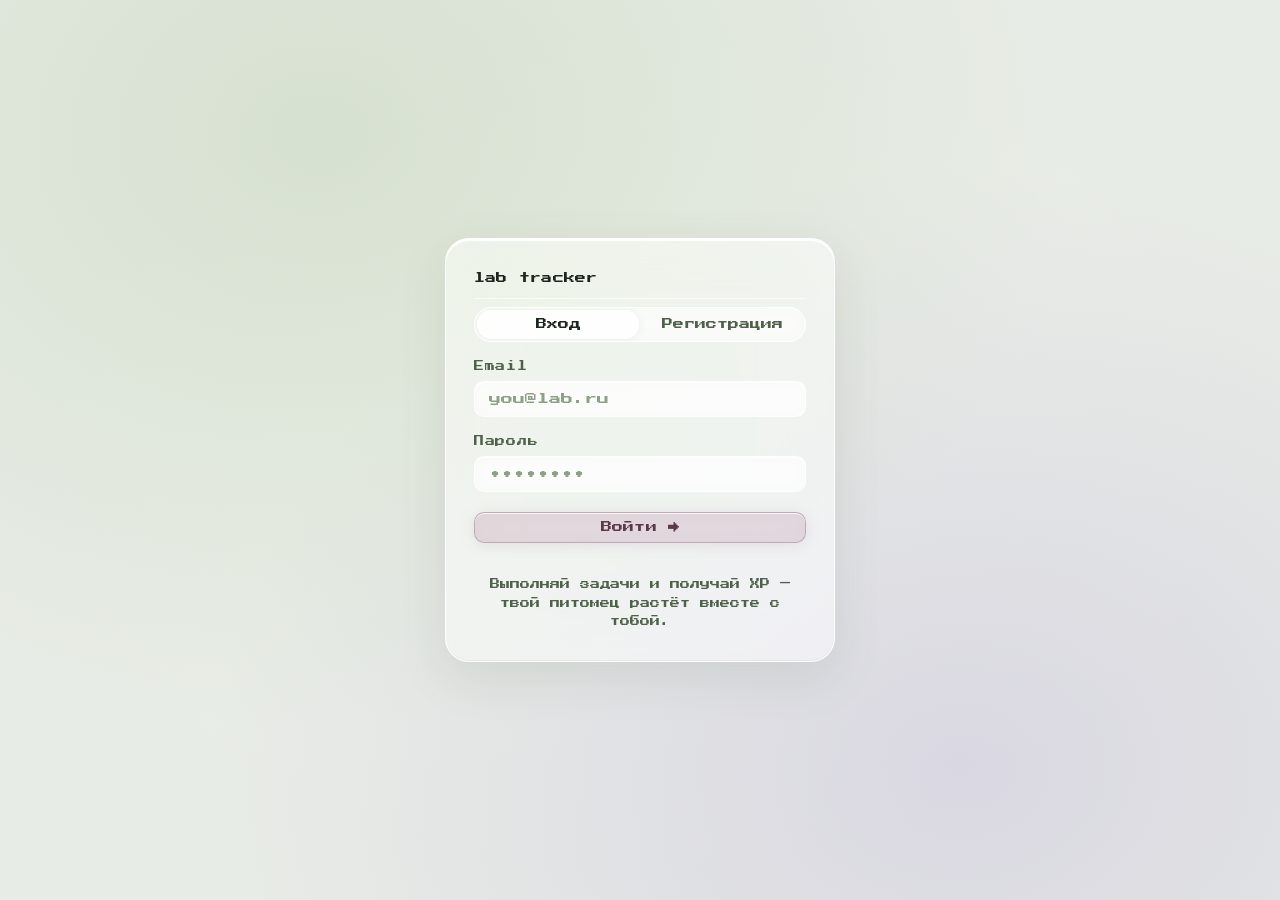
==== frontend/index.html @ 35ee943b "Add wall emotes and RPS challenges" ====
<!DOCTYPE html>
<html lang="ru">
<head>
<meta charset="UTF-8">
<meta name="viewport" content="width=device-width, initial-scale=1.0">
<title>petpro — lab tracker</title>
<link rel="preconnect" href="https://fonts.googleapis.com">
<link rel="preconnect" href="https://fonts.gstatic.com" crossorigin>
<link href="https://fonts.googleapis.com/css2?family=Press+Start+2P&display=swap" rel="stylesheet">
<link rel="stylesheet" href="wireframes.css">
</head>
<body data-density="comfortable">

<!-- ========================= AUTH ========================= -->
<div id="auth" class="on">
  <div class="authcard sk">
    <div class="brand" style="margin-bottom:6px;">
      <b>lab tracker</b>
    </div>
    <div class="line"></div>
    <div id="authPane">
      <div class="tabs" id="authTabs">
        <button class="on" data-tab="login">Вход</button>
        <button data-tab="reg">Регистрация</button>
      </div>
      <form id="authForm" novalidate>
        <div class="field" id="nameField" style="display:none;">
          <label>Отображаемое имя</label>
          <input class="input" id="displayName" autocomplete="name" placeholder="Анна Петрова">
          <div class="field-err" data-err="display_name"></div>
        </div>
        <div class="field">
          <label>Email</label>
          <input class="input" id="email" type="email" autocomplete="email" placeholder="you@lab.ru">
          <div class="field-err" data-err="email"></div>
        </div>
        <div class="field">
          <label>Пароль</label>
          <input class="input" id="password" type="password" autocomplete="current-password" placeholder="••••••••">
          <div class="field-err" data-err="password"></div>
          <div class="sm muted" id="pwHint" style="display:none;margin-top:3px;">Минимум 8 символов, буква и цифра</div>
        </div>
        <div class="field" id="confirmField" style="display:none;">
          <label>Повторите пароль</label>
          <input class="input" id="password2" type="password" autocomplete="new-password" placeholder="••••••••">
          <div class="field-err" data-err="password2"></div>
        </div>
        <button class="btn primary" style="width:100%;margin-top:8px;" id="authGo" type="submit">Войти →</button>
      </form>
      <p class="sm" id="authError" style="color:#c5402f;min-height:18px;margin:8px 0 0;"></p>
      <p class="sm muted" style="text-align:center;margin:6px 0 0;">Выполняй задачи и получай XP — твой питомец растёт вместе с тобой.</p>
    </div>

    <!-- Шаг подтверждения email -->
    <div id="verifyPane" style="display:none;">
      <h3 style="margin-bottom:4px;">Подтвердите email</h3>
      <p class="sm muted">Мы отправили 6-значный код на <b id="verifyEmail"></b>. Введите его ниже.</p>
      <div class="field">
        <label>Код из письма</label>
        <input class="input" id="verifyCode" inputmode="numeric" maxlength="6"
               placeholder="000000" style="letter-spacing:.4em;text-align:center;font-size:24px;">
        <div class="field-err" data-err="verify_code"></div>
      </div>
      <div class="note" id="devCodeHint" style="display:none;"></div>
      <button class="btn primary" style="width:100%;margin-top:6px;" id="verifyBtn">Подтвердить →</button>
      <button class="btn" style="width:100%;margin-top:8px;" id="resendBtn" type="button">Отправить код ещё раз</button>
      <div class="field-err" id="resendStatus" style="text-align:center;"></div>
      <p class="sm muted" style="text-align:center;margin-top:8px;">
        <span class="btn-like" id="backToAuth" style="color:var(--ink2);">← назад</span>
      </p>
    </div>
  </div>
</div>

<!-- ========================= ONBOARDING (выбор лаборатории) ========================= -->
<div id="onboard">
  <div class="authcard sk">
    <div class="brand" style="margin-bottom:6px;">
      <b>lab tracker</b>
    </div>
    <div class="line"></div>
    <div class="tabs" id="onboardTabs">
      <button class="on" data-otab="create">Создать лабораторию</button>
      <button data-otab="join">Войти по коду</button>
    </div>

    <div id="onboardCreate">
      <div class="field">
        <label>Название лаборатории</label>
        <input class="input" id="obName" placeholder="Lab Костенко">
        <div class="field-err" data-err="ob_name"></div>
      </div>
      <div class="field">
        <label>Описание <span class="muted">(необязательно)</span></label>
        <textarea class="input" id="obDesc" placeholder="Научно-инженерная лаборатория"></textarea>
      </div>
      <button class="btn primary" style="width:100%;" id="obCreateBtn">Создать →</button>
    </div>

    <div id="onboardJoin" style="display:none;">
      <div class="field">
        <label>Код приглашения</label>
        <input class="input" id="obCode" placeholder="ABCD2345" maxlength="12" style="text-transform:uppercase;letter-spacing:.15em;">
        <div class="field-err" data-err="ob_code"></div>
      </div>
      <button class="btn primary" style="width:100%;" id="obJoinBtn">Присоединиться →</button>
      <p class="sm muted" style="text-align:center;margin-top:10px;">Код можно получить у владельца лаборатории.</p>
    </div>

    <div class="line"></div>
    <p class="sm muted" style="text-align:center;"><span class="btn-like" id="obLogout" style="color:var(--accent);">← выйти</span></p>
  </div>
</div>

<!-- ========================= PET CREATOR ========================= -->
<div id="petcreate">
  <div class="authcard sk pet-choice-card">
    <div class="brand" style="margin-bottom:6px;">
      <b>lab tracker</b>
    </div>
    <div class="line"></div>

    <div class="petscreen petbig pet-preview"><div class="scan">PREVIEW</div></div>

    <div class="field">
      <label>Имя питомца</label>
      <input class="input" id="pcName" placeholder="Кодзи" value="Кодзи">
      <div class="field-err" data-err="pc_name"></div>
    </div>

    <div class="field">
      <label>Выбери персонажа</label>
      <div class="note">Показываем 5 случайных вариантов. Позже с 5 уровня можно купить ещё персонажей в магазине.</div>
      <div class="species-pick" id="pcSpecies"></div>
    </div>

    <button class="btn primary" style="width:100%;margin-top:6px;" id="pcSaveBtn">Готово! →</button>
  </div>
</div>

<!-- ========================= APP ========================= -->
<div id="app" style="display:none;">
  <!-- mobile top bar (hidden on desktop) -->
  <div class="mobile-topbar" id="mobileTopbar" style="grid-column:1/-1;">
    <div class="brand"><b>lab tracker</b></div>
    <button id="menuToggle" aria-label="Меню">MENU</button>
  </div>
  <div class="side-overlay" id="sideOverlay"></div>
  <aside class="side" id="sidebar">
    <div class="brand">
      <b>lab tracker</b>
      <button id="appHelpBtn" class="help-open" title="Справка" aria-label="Справка">!</button>
      <button id="sideCollapse" class="side-collapse" title="Свернуть меню" aria-label="Свернуть меню">&lt;</button>
    </div>
    <div class="labpick soft">
      <select id="wsPick" class="rolepick" style="flex:1;border:0;background:transparent;font-size:15px;"></select>
      <span class="mono btn-like" id="newWsBtn" title="Новая лаборатория">+</span>
    </div>
    <nav class="nav" id="nav">
      <a data-go="dashboard" class="active" title="Дашборд"><span class="ic asset-icon" data-icon="dashboard" data-label="Дашборд"></span> <span class="lbl">Дашборд</span></a>
      <a data-go="lab" title="Лаборатория"><span class="ic asset-icon" data-icon="lab" data-label="Лаборатория"></span> <span class="lbl">Лаборатория</span></a>
      <div class="grp">Работа</div>
      <a data-go="projects" title="Проекты"><span class="ic asset-icon" data-icon="projects" data-label="Проекты"></span> <span class="lbl">Проекты</span></a>
      <a data-go="articles" title="Статьи"><span class="ic asset-icon" data-icon="articles" data-label="Статьи"></span> <span class="lbl">Статьи</span></a>
      <a data-go="mytasks" title="Мои задачи"><span class="ic asset-icon" data-icon="tasks" data-label="Мои задачи"></span> <span class="lbl">Мои задачи</span></a>
      <div class="grp">Игра</div>
      <a data-go="pet" title="Питомец"><span class="ic asset-icon" data-icon="pet" data-label="Питомец"></span> <span class="lbl">Питомец</span></a>
      <a data-go="gameroom" title="Комната игр"><span class="ic asset-icon" data-icon="game" data-label="Комната игр"></span> <span class="lbl">Комната игр</span></a>
      <a data-go="team" title="Стена"><span class="ic asset-icon" data-icon="wall" data-label="Стена"></span> <span class="lbl">Стена</span> <span class="badge hide" id="wallBadge">0</span></a>
      <div class="grp">Прочее</div>
      <a data-go="notif" title="Уведомления"><span class="ic asset-icon" data-icon="notifications" data-label="Уведомления"></span> <span class="lbl">Уведомления</span> <span class="badge hide" id="notifBadge">0</span></a>
    </nav>
    <div class="spacer"></div>
    <div class="petmini sk2" data-go="pet">
      <div class="av"><div class="hud" data-petlevel>1</div></div>
      <div class="meta">
        <b data-petname>Питомец</b> <span class="mono">ур. <span data-petlevel>1</span></span>
        <div class="track" style="margin-top:5px;"><div class="fill xp" data-petfill style="width:0%"></div></div>
        <div class="mono" style="margin-top:3px;" data-petlabel>0 / 100 XP</div>
      </div>
    </div>
    <div class="line"></div>
    <div class="userrow">
      <div class="avatar hatch" id="meAvatar">··</div>
      <div style="flex:1;" id="meName">…</div>
      <span class="mono btn-like asset-icon" id="logoutBtn" title="Выйти" data-icon="logout" data-label="Выйти"></span>
    </div>
  </aside>

  <div class="help-modal" id="helpModal" hidden>
    <div class="help-backdrop" data-help-close></div>
    <div class="help-card sk">
      <div class="between">
        <h2>Справка</h2>
        <button class="btn sm" id="helpClose" aria-label="Закрыть">×</button>
      </div>
      <div class="help-grid">
        <div class="help-item">
          <span class="asset-icon" data-icon="pet" data-label="Питомец"></span>
          <div><b>Питомец</b><p>Питомец живёт вместе с работой: настроение, сытость и энергия показывают его состояние.</p></div>
        </div>
        <div class="help-item">
          <span class="asset-icon" data-icon="tasks" data-label="Задачи"></span>
          <div><b>XP и уровни</b><p>Закрывай задачи и проекты, чтобы получать XP. Каждые 100 XP дают новый уровень.</p></div>
        </div>
        <div class="help-item">
          <span class="asset-icon" data-icon="moon" data-label="Сон"></span>
          <div><b>Энергия</b><p>Энергия постепенно тратится и падает со временем. Работа добавляет энергию, а сон доступен, когда питомец устал.</p></div>
        </div>
        <div class="help-item">
          <span class="asset-icon" data-icon="apple" data-label="Еда"></span>
          <div><b>Еда</b><p>Еду можно купить в магазине, потом кликнуть по ней или перетащить на питомца. Разная еда восстанавливает сытость, настроение и иногда энергию.</p></div>
        </div>
        <div class="help-item">
          <span class="asset-icon" data-icon="game" data-label="Игры"></span>
          <div><b>Мини-игры</b><p>В комнате игр выбирай Sudoku или Zip. За прохождение дневной игры монеты начисляются один раз в день.</p></div>
        </div>
        <div class="help-item">
          <span class="asset-icon" data-icon="coin" data-label="Монеты" data-size="help"></span>
          <div><b>Монеты</b><p>Монеты нужны для еды, магазина и кейсов. Их дают ежедневный бонус, мини-игры и действия с питомцем.</p></div>
        </div>
        <div class="help-item">
          <span class="asset-icon" data-icon="chest" data-label="Кейс" data-size="help"></span>
          <div><b>Кейсы</b><p>Кейс выдаёт случайный предмет. Если выпал дубликат, часть монет возвращается.</p></div>
        </div>
        <div class="help-item">
          <span class="asset-icon" data-icon="present" data-label="Магазин" data-size="help"></span>
          <div><b>Магазин</b><p>Шапки, фоны и еда покупаются в каталоге. Персонажи показаны для просмотра, но будут выбиваться через отдельную рулетку.</p></div>
        </div>
      </div>
    </div>
  </div>

  <main class="main">
    <!-- ===== LABORATORY ===== -->
    <section class="screen" id="screen-lab">
      <div class="topbar">
        <div><h1 id="labName">Лаборатория</h1><div class="muted sm" id="labRole"></div></div>
      </div>

      <div class="card sk" id="inviteCard" style="margin-bottom:var(--gap);display:none;">
        <h3>Пригласить в команду</h3>
        <div class="row" style="gap:12px;align-items:center;flex-wrap:wrap;">
          <div class="lcd" id="joinCode" style="font-size:26px;letter-spacing:.2em;padding:6px 16px;border:2px solid var(--border2);border-radius:var(--r2);background:rgba(255,255,255,0.4);">········</div>
          <button class="btn" id="copyCodeBtn"><span class="asset-icon" data-icon="copy" data-label="Копировать"></span> Копировать код</button>
        </div>
        <p class="note">Передайте код коллеге — он введёт его при входе и присоединится как участник.</p>
        <div class="line"></div>
        <h4 style="margin-bottom:6px;">…или добавить по email</h4>
        <div class="row" style="gap:8px;flex-wrap:wrap;">
          <input class="input" id="inviteEmail" type="email" placeholder="email коллеги" style="flex:1;min-width:200px;">
          <select class="rolepick" id="inviteRole">
            <option value="MEMBER">MEMBER</option>
            <option value="EDITOR">EDITOR</option>
            <option value="VIEWER">VIEWER</option>
            <option value="ADMIN">ADMIN</option>
          </select>
          <button class="btn primary" id="inviteBtn">Добавить</button>
        </div>
        <div class="field-err" id="inviteErr"></div>
        <p class="note">Человек должен быть уже зарегистрирован в lab tracker.</p>
      </div>

      <div class="card sk">
        <h3>Участники <span class="mono" id="memberCount"></span></h3>
        <table class="tbl">
          <thead><tr><th>Участник</th><th>Роль</th><th></th></tr></thead>
          <tbody id="memberBody"></tbody>
        </table>
        <p class="note" id="roleHint">роль определяет права: VIEWER только смотрит, MEMBER/EDITOR ведут задачи и статьи, ADMIN/OWNER управляют участниками</p>
      </div>
    </section>

    <!-- ===== DASHBOARD ===== -->
    <section class="screen on" id="screen-dashboard">
      <div class="topbar">
        <div><h1 id="dashHi">Привет</h1><div class="muted sm" id="dashSub"></div></div>
        <div class="grow"></div>
        <button class="btn" data-go="mytasks">+ Задача</button>
        <button class="btn primary" data-go="projects">+ Проект</button>
      </div>

      <div class="card sk" style="margin-bottom:var(--gap);">
        <div class="row" style="gap:18px;align-items:stretch;">
          <div class="petscreen" style="width:124px;height:124px;flex:0 0 auto;"><div class="scan">LVL <span data-petlevel>1</span></div></div>
          <div style="flex:1;">
            <div class="between"><h2><span data-petname>Питомец</span> <span class="mono">· ур. <span data-petlevel>1</span></span></h2><span class="chip" data-petstate></span></div>
            <div class="stat"><span class="lbl">XP до ур.<span data-petlevelnext>2</span></span><div class="track"><div class="fill xp" data-petfill style="width:0%"></div></div><span class="num" data-petnum>0/100</span></div>
            <div class="stat"><span class="lbl">Настроение</span><div class="track"><div class="fill acc" data-petmood style="width:80%"></div></div><span class="num" data-petmoodnum>80</span></div>
            <div class="stat"><span class="lbl">Сытость</span><div class="track"><div class="fill" data-pethunger style="width:60%"></div></div><span class="num" data-pethungernum>60</span></div>
            <div class="stat"><span class="lbl">Энергия</span><div class="track"><div class="fill" data-petenergy style="width:80%"></div></div><span class="num" data-petenergynum>80</span></div>
            <div class="row" style="margin-top:8px;gap:8px;flex-wrap:wrap;">
              <button class="btn sm" data-go="gameroom"><span class="asset-icon" data-icon="game" data-label="Играть"></span> Играть</button>
            </div>
          </div>
        </div>
      </div>

      <div class="grid g-2-1">
        <div class="col">
          <div class="card sk">
            <h3>Мои задачи <span class="mono" id="dashTaskCount"></span></h3>
            <div id="dashTasks"><div class="ph" style="height:60px;">загрузка…</div></div>
          </div>
        </div>
        <div class="col">
          <div class="card sk">
            <h3>Ближайшие дедлайны</h3>
            <div id="dashDeadlines"><div class="ph" style="height:52px;">загрузка…</div></div>
          </div>
          <div class="card sk">
            <h3>Активные проекты</h3>
            <div id="dashProjects"><div class="ph" style="height:52px;">загрузка…</div></div>
          </div>
          <div class="card sk">
            <h3>Статьи в работе</h3>
            <div id="dashArticles"><div class="ph" style="height:52px;">загрузка…</div></div>
          </div>
          <div class="card sk2 feed">
            <h3>Активность команды</h3>
            <div class="feedbody" id="dashFeed"></div>
          </div>
        </div>
      </div>
    </section>

    <!-- ===== PROJECTS ===== -->
    <section class="screen" id="screen-projects">
      <div class="topbar">
        <div><h1>Проекты</h1><div class="muted sm">канбан · перетаскивай карточки между колонками</div></div>
        <div class="grow"></div>
        <input class="input board-search" id="projSearch" type="search" placeholder="Поиск проекта…">
      </div>
      <div class="card sk" style="margin-bottom:var(--gap);">
        <div class="col" style="gap:10px;">
          <input class="input" id="projName" placeholder="Название проекта">
          <textarea class="input" id="projDescNew" placeholder="Описание (необязательно)" rows="2" style="resize:vertical;"></textarea>
          <div class="row" style="flex-wrap:wrap;gap:8px;align-items:flex-end;">
            <div class="col" style="gap:4px;flex:0 0 auto;">
              <label class="field-label">Тип</label>
              <select class="rolepick" id="projType" style="height:40px;">
                <option>RESEARCH</option><option>SOFTWARE</option><option>PUBLICATION</option>
                <option>EXPERIMENT</option><option>ADMIN</option><option selected>OTHER</option>
              </select>
            </div>
            <div class="col" style="gap:4px;flex:0 0 auto;">
              <label class="field-label">Статус</label>
              <select class="rolepick" id="projStatusNew" style="height:40px;">
                <option selected>IDEA</option><option>PLANNING</option><option>ACTIVE</option>
                <option>PAUSED</option><option>IN_REVIEW</option><option>DONE</option><option>ARCHIVED</option>
              </select>
            </div>
            <button class="btn primary" id="newProjectBtn" style="margin-left:auto;">+ Создать</button>
          </div>
        </div>
      </div>
      <div class="board" id="projectBoard"></div>
    </section>

    <!-- ===== ARTICLES ===== -->
    <section class="screen" id="screen-articles">
      <div class="topbar">
        <div><h1>Статьи</h1><div class="muted sm">канбан publication-workflow · перетаскивай карточки</div></div>
        <div class="grow"></div>
        <input class="input board-search" id="artSearch" type="search" placeholder="Поиск статьи…">
      </div>
      <div class="card sk" style="margin-bottom:var(--gap);">
        <div class="col" style="gap:10px;">
          <input class="input" id="artTitle" placeholder="Заголовок статьи">
          <textarea class="input" id="artDescNew" placeholder="Описание / аннотация (необязательно)" rows="2" style="resize:vertical;"></textarea>
          <div class="row" style="flex-wrap:wrap;gap:8px;align-items:flex-end;">
            <div class="col" style="gap:4px;flex:1;min-width:160px;">
              <label class="field-label">Целевой журнал (необязательно)</label>
              <input class="input" id="artJournalNew" placeholder="например, Nature">
            </div>
            <button class="btn primary" id="newArticleBtn">+ Создать</button>
          </div>
        </div>
      </div>
      <div class="board" id="articleBoard"></div>
    </section>

    <!-- ===== PROJECT DETAIL ===== -->
    <section class="screen" id="screen-projdetail">
      <div class="topbar">
        <div><span class="btn-like sm" data-go="projects" style="color:var(--accent);">← проекты</span>
          <h1 id="pdName">Проект</h1><div class="muted sm" id="pdMeta"></div></div>
        <div class="grow"></div>
        <select class="rolepick" id="pdStatus"></select>
      </div>
      <div class="grid g-2-1">
        <div class="col">
          <div class="card sk"><h3>Описание</h3><div id="pdDesc" class="muted"></div></div>
          <div class="card sk">
            <div class="between"><h3>Задачи проекта <span class="mono" id="pdTaskCount"></span></h3></div>
            <div class="row" style="gap:8px;margin-bottom:8px;flex-wrap:wrap;">
              <input class="input" id="pdNewTask" placeholder="Новая задача проекта" style="flex:1;min-width:160px;">
              <input class="input" id="pdNewTaskDue" type="date" style="width:auto;">
              <button class="btn primary sm" id="pdAddTask">+ Задача</button>
            </div>
            <div id="pdTasks"></div>
          </div>
          <div class="card sk2"><h3>Статьи проекта</h3><div id="pdArticles"></div></div>
        </div>
        <div class="col">
          <div class="card sk2 memberbox" data-members="project">
            <h3>Участники проекта</h3>
            <div class="row" style="gap:8px;margin-bottom:8px;flex-wrap:wrap;">
              <select class="rolepick" data-member-user style="min-width:160px;"></select>
              <select class="rolepick" data-member-role></select>
              <button class="btn primary sm" data-member-add>Добавить</button>
            </div>
            <div data-member-list></div>
          </div>
          <div class="card sk2 cmtbox" data-cmt="project"><h3>Комментарии</h3><div class="cmt-list"></div>
            <div class="cmt-form"></div></div>
        </div>
      </div>
    </section>

    <!-- ===== ARTICLE DETAIL ===== -->
    <section class="screen" id="screen-artdetail">
      <div class="topbar">
        <div><span class="btn-like sm" data-go="articles" style="color:var(--accent);">← статьи</span>
          <h1 id="adTitle">Статья</h1><div class="muted sm" id="adMeta"></div></div>
        <div class="grow"></div>
        <select class="rolepick" id="adStatus"></select>
      </div>
      <div class="grid g-2-1">
        <div class="col">
          <div class="card sk"><h3>Описание</h3><div id="adDesc" class="muted"></div>
            <div id="adFields" class="sm muted" style="margin-top:8px;"></div></div>
          <div class="card sk">
            <div class="between"><h3>Задачи статьи <span class="mono" id="adTaskCount"></span></h3></div>
            <div class="row" style="gap:8px;margin:8px 0;flex-wrap:wrap;">
              <input class="input" id="adNewTask" placeholder="Новая задача статьи" style="flex:1;min-width:160px;">
              <input class="input" id="adNewTaskDue" type="date" style="width:auto;">
              <button class="btn primary sm" id="adAddTask">+ Задача</button>
            </div>
            <div id="adTasks"></div>
          </div>
        </div>
        <div class="col">
          <div class="card sk2 memberbox" data-members="article">
            <h3>Участники статьи</h3>
            <div class="row" style="gap:8px;margin-bottom:8px;flex-wrap:wrap;">
              <select class="rolepick" data-member-user style="min-width:160px;"></select>
              <select class="rolepick" data-member-role></select>
              <button class="btn primary sm" data-member-add>Добавить</button>
            </div>
            <div data-member-list></div>
          </div>
          <div class="card sk2 cmtbox" data-cmt="article"><h3>Комментарии</h3><div class="cmt-list"></div>
            <div class="cmt-form"></div></div>
        </div>
      </div>
    </section>

    <!-- ===== TASK DETAIL ===== -->
    <section class="screen" id="screen-taskdetail">
      <div class="topbar">
        <div><span class="btn-like sm" id="tdBack" style="color:var(--accent);">← назад</span>
          <h1 id="tdTitle">Задача</h1><div class="muted sm" id="tdMeta"></div></div>
        <div class="grow"></div>
        <button class="btn" id="tdEdit">Редактировать</button>
        <button class="btn" id="tdToggle">Закрыть задачу</button>
      </div>
      <div class="grid g-2-1">
        <div class="col">
          <div class="card sk"><h3>Описание</h3><div id="tdDesc" class="muted"></div></div>
          <div class="card sk" id="tdEditCard" hidden>
            <h3>Редактировать</h3>
            <div class="col" style="gap:10px;">
              <input class="input" id="tdEditTitle" placeholder="Название задачи">
              <textarea class="input" id="tdEditDesc" placeholder="Описание" rows="3" style="resize:vertical;"></textarea>
              <div class="row" style="gap:8px;flex-wrap:wrap;align-items:flex-end;">
                <div class="col" style="gap:4px;flex:0 0 auto;">
                  <label class="field-label">Дата выполнения</label>
                  <input class="input" id="tdEditDue" type="date" style="width:auto;">
                </div>
                <div class="col" style="gap:4px;flex:0 0 auto;">
                  <label class="field-label">Тип</label>
                  <select class="rolepick" id="tdEditType" style="height:40px;"></select>
                </div>
                <div class="col" style="gap:4px;flex:0 0 auto;">
                  <label class="field-label">Приоритет</label>
                  <select class="rolepick" id="tdEditPriority" style="height:40px;"></select>
                </div>
              </div>
              <div class="col" id="tdEditAssigneesWrap" style="gap:6px;">
                <label class="field-label">Исполнители</label>
                <div class="task-edit-assignees" id="tdEditAssignees"></div>
              </div>
              <div class="row" style="gap:8px;flex-wrap:wrap;">
                <button class="btn primary" id="tdSave">Сохранить</button>
                <button class="btn" id="tdCancel">Отмена</button>
              </div>
            </div>
          </div>
        </div>
        <div class="col">
          <div class="card sk2 cmtbox" data-cmt="task"><h3>Комментарии</h3><div class="cmt-list"></div>
            <div class="cmt-form"></div></div>
        </div>
      </div>
    </section>

    <!-- ===== MY TASKS ===== -->
    <section class="screen" id="screen-mytasks">
      <div class="topbar">
        <div><h1>Мои задачи</h1><div class="muted sm">командные + личные</div></div>
      </div>
      <div class="card sk" style="margin-bottom:var(--gap);">
        <div class="col" style="gap:10px;">
          <input class="input" id="taskTitle" placeholder="Название задачи">
          <textarea class="input" id="taskDesc" placeholder="Описание (необязательно)" rows="2" style="resize:vertical;"></textarea>
          <div class="row" style="flex-wrap:wrap;gap:8px;">
            <div class="col" style="gap:4px;flex:0 0 auto;">
              <label class="field-label">Дата выполнения</label>
              <input class="input" id="taskDue" type="date" style="width:auto;">
            </div>
            <div class="col" style="gap:4px;flex:0 0 auto;">
              <label class="field-label">Тип</label>
              <select class="rolepick" id="taskScope" style="height:40px;">
                <option value="PERSONAL">Личная</option>
                <option value="WORKSPACE">Командная</option>
                <option value="PROJECT">Проектная</option>
              </select>
            </div>
            <select class="rolepick" id="taskProject" style="display:none;height:40px;align-self:flex-end;"></select>
            <div class="col" id="taskAssigneeWrap" style="gap:4px;flex:0 0 auto;display:none;align-self:flex-end;">
              <label class="field-label">Исполнители</label>
              <select class="rolepick" id="taskAssignee" style="height:40px;"></select>
            </div>
            <button class="btn primary" id="newTaskBtn" style="margin-left:auto;align-self:flex-end;">+ Добавить</button>
          </div>
          <div class="row" id="taskAssigneeChips" style="gap:6px;flex-wrap:wrap;"></div>
        </div>
      </div>

      <!-- фильтры -->
      <div class="filterbar">
        <span class="mono">scope:</span>
        <div class="seg" data-filter="scope">
          <button class="on" data-val="all">все</button>
          <button data-val="team">команд.</button>
          <button data-val="personal">личные</button>
        </div>
        <span class="mono">статус:</span>
        <div class="seg" data-filter="status">
          <button class="on" data-val="all">все</button>
          <button data-val="open">открыто</button>
          <button data-val="done">готово</button>
        </div>
        <span class="mono">дедлайн:</span>
        <div class="seg" data-filter="due">
          <button class="on" data-val="all">все</button>
          <button data-val="overdue">просроч.</button>
          <button data-val="soon">скоро</button>
        </div>
      </div>

      <div class="grid g2">
        <div class="card sk">
          <h3>Командные <span class="mono" id="teamCount"></span></h3>
          <div id="teamTasks"></div>
        </div>
        <div class="card sk2">
          <h3 style="color:var(--priv)">Личные <span class="lock" style="margin-left:auto;">только вы</span></h3>
          <div id="personalTasks"></div>
        </div>
      </div>

      <!-- архив выполненных -->
      <div class="card sk" id="doneSection" style="margin-top:var(--gap);display:none;">
        <div class="between" style="cursor:pointer;" id="doneToggle">
          <h3>OK Выполненные <span class="mono" id="doneCount"></span></h3>
          <span class="mono" id="doneChevron">v</span>
        </div>
        <div id="doneTasks" style="margin-top:10px;"></div>
      </div>
    </section>

    <!-- ===== PET ===== -->
    <section class="screen" id="screen-pet">
      <div class="topbar"><div><h1>Питомец</h1><div class="muted sm">растёт от выполненной работы</div></div></div>
      <div class="card sk petbig pet-room-card">
        <div class="petscreen pet-room-screen"><div class="scan">LVL <span data-petlevel>1</span></div></div>
        <div class="between" style="margin-top:12px;">
          <h2 id="petNameDisplay"><span data-petname>Питомец</span></h2>
          <button class="btn sm" id="renamePetBtn">✎ переименовать</button>
        </div>
        <!-- inline-редактирование имени (без всплывающего окна) -->
        <div class="row" id="petNameEdit" style="margin-top:12px;display:none;gap:8px;">
          <input class="input" id="petNameInput" placeholder="Имя питомца" style="flex:1;">
          <button class="btn primary sm" id="petNameSave">Сохранить</button>
          <button class="btn sm" id="petNameCancel">Отмена</button>
        </div>
        <div class="note" data-petstate style="margin-bottom:6px;"></div>
        <div class="stat"><span class="lbl">XP</span><div class="track"><div class="fill xp" data-petfill style="width:0%"></div></div><span class="num" data-petnum>0/100</span></div>
        <div class="stat"><span class="lbl">Настроение</span><div class="track"><div class="fill acc" data-petmood style="width:80%"></div></div><span class="num" data-petmoodnum>80</span></div>
        <div class="stat"><span class="lbl">Сытость</span><div class="track"><div class="fill" data-pethunger style="width:60%"></div></div><span class="num" data-pethungernum>60</span></div>
        <div class="stat"><span class="lbl">Энергия</span><div class="track"><div class="fill" data-petenergy style="width:80%"></div></div><span class="num" data-petenergynum>80</span></div>
        <div class="row" style="gap:8px;flex-wrap:wrap;margin-top:10px;">
          <button class="btn sm" id="petSleep"><span class="asset-icon" data-icon="moon" data-label="Спать"></span> Уложить спать</button>
          <button class="btn primary sm" data-go="gameroom"><span class="asset-icon" data-icon="game" data-label="Играть"></span> Играть</button>
        </div>
      </div>
    </section>

    <!-- ===== TEAM ROOM ===== -->
    <!-- ===== WALL (бывш. Team Room) ===== -->
    <section class="screen" id="screen-team">
      <div class="topbar"><div><h1>Стена</h1><div class="muted sm">сообщения для всех участников лаборатории</div></div></div>
      <div class="grid g-2-1">
        <div class="col">
          <div class="card sk">
            <div class="note wall-warning" title="Стена очищается каждые 24 часа. Важные картинки и сообщения лучше сохранить отдельно.">⚠ Стена очищается каждые 24 ч — важное сохраняйте отдельно.</div>
            <div class="row" style="gap:8px;">
              <input class="input" id="wallInput" placeholder="Написать на стене…" style="flex:1;" maxlength="2000">
              <input type="file" id="wallImageFile" accept="image/png,image/jpeg,image/webp,image/gif" hidden>
              <button class="btn sm" id="wallImageBtn" type="button">Картинка</button>
              <button class="btn primary" id="wallSend">Отправить</button>
            </div>
            <div id="wallImagePreview" class="wall-image-preview" style="display:none;"></div>
          </div>
          <div class="card sk2 feed"><div class="feedbody" id="wallFeed"></div>
            <div style="text-align:center;margin-top:10px;">
              <button class="btn sm" id="wallMore" style="display:none;">Загрузить ещё</button>
            </div>
          </div>
        </div>
        <div class="card sk">
          <h3>Питомцы на Стене <span class="mono" id="teamOnline">онлайн: 0</span></h3>
          <div class="team-playground" id="teamPlayground"></div>
          <div id="teamPets" class="col" style="margin-top:10px;"></div>
        </div>
      </div>
    </section>

    <!-- ===== GAME ROOM ===== -->
    <section class="screen" id="screen-gameroom">
      <div class="topbar">
        <div><h1>Комната игр</h1><div class="muted sm">кейсы и магазин предметов</div></div>
        <div class="grow"></div>
        <span class="chip acc" id="coinBalance"></span>
      </div>
      <div class="game-room">
        <div class="mini-game-picker" id="miniGamePicker">
          <button class="mini-game-choice" data-mini-game="sudoku">
            <span class="mini-game-ico">6x6</span>
            <b>Судоку дня</b>
            <span>логика и монеты</span>
          </button>
          <button class="mini-game-choice" data-mini-game="zip">
            <span class="mini-game-ico">1-16</span>
            <b>Zip</b>
            <span>соедини точки по порядку</span>
          </button>
          <button class="mini-game-choice" data-mini-game="minesweeper">
            <span class="mini-game-ico">9x9</span>
            <b>Сапёр</b>
            <span>найди мины и очисти поле</span>
          </button>
        </div>
        <div class="card sk2 sudoku-card mini-game-panel" id="sudokuGame" hidden>
          <div class="between">
            <h3>Судоку дня <span class="asset-icon" data-icon="coin" data-label="монеты"></span> <span id="sudokuReward">50</span></h3>
            <span class="chip" id="sudokuStatus"></span>
          </div>
          <div class="muted sm">Новая головоломка каждый день. Реши — получи монеты (раз в день).</div>
          <div class="sudoku-stats">
            <span>Время: <b id="sudokuTimer">00:00</b></span>
            <span>Лучшее: <b id="sudokuBest">—</b></span>
            <span>Подсказки: <b id="sudokuHints">3/3</b></span>
          </div>
          <div id="sudokuBoard" class="sudoku-board"></div>
          <div class="sudoku-pad" id="sudokuPad"></div>
          <div class="row" style="gap:8px;margin-top:10px;">
            <button class="btn primary" id="sudokuCheck">Проверить</button>
            <button class="btn sm" id="sudokuHint">? Подсказка</button>
            <button class="btn sm" id="sudokuReset">Очистить</button>
          </div>
          <div class="note" id="sudokuMsg" style="margin-top:8px;"></div>
          <div class="sudoku-leaderboard">
            <h4>Рейтинг лаборатории</h4>
            <div id="sudokuLeaderboard" class="sudoku-leaderboard-list"></div>
          </div>
        </div>
        <div class="card sk2 zip-card mini-game-panel" id="zipGame" hidden>
          <div class="between">
            <h3>Zip <span class="asset-icon" data-icon="coin" data-label="монеты"></span> <span id="zipReward">45</span></h3>
            <span class="chip" id="zipStatus"></span>
          </div>
          <div class="muted sm">Соедини числа по порядку и заполни каждую клетку пути.</div>
          <div class="zip-stats">
            <span>Время: <b id="zipTimer">00:00</b></span>
            <span>Лучшее: <b id="zipBest">—</b></span>
            <span>Число: <b id="zipNext">1</b>/16</span>
            <span>Клетки: <b id="zipCells">0</b>/49</span>
          </div>
          <div id="zipBoard" class="zip-board"></div>
          <div class="row" style="gap:8px;margin-top:10px;">
            <button class="btn sm" id="zipUndo">Отменить</button>
            <button class="btn sm" id="zipHint">Подсказка</button>
            <button class="btn sm" id="zipClear">Очистить</button>
          </div>
          <div class="note" id="zipMsg" style="margin-top:8px;"></div>
          <div class="sudoku-leaderboard">
            <h4>Рейтинг лаборатории</h4>
            <div id="zipLeaderboard" class="sudoku-leaderboard-list"></div>
          </div>
        </div>
        <div class="card sk2 minesweeper-card mini-game-panel" id="minesweeperGame" hidden>
          <div class="between">
            <h3>Сапёр <span class="asset-icon" data-icon="coin" data-label="монеты"></span> <span id="mineReward">55</span></h3>
            <span class="chip" id="mineStatus"></span>
          </div>
          <div class="muted sm">Открой безопасные клетки и отмечай мины флагами.</div>
          <div class="mine-stats">
            <span>Время: <b id="mineTimer">00:00</b></span>
            <span>Лучшее: <b id="mineBest">—</b></span>
            <span>Мины: <b id="mineCount">10</b></span>
            <span>Флаги: <b id="mineFlags">0</b></span>
            <span>Подсказки: <b id="mineHints">3/3</b></span>
          </div>
          <div id="mineBoard" class="mine-board"></div>
          <div class="row" style="gap:8px;margin-top:10px;">
            <button class="btn sm mine-reset-btn" id="mineHint" aria-label="Подсказка">? Подсказка</button>
            <button class="btn sm mine-reset-btn" id="mineReset" aria-label="Начать заново">↻ Заново</button>
          </div>
          <div class="note" id="mineMsg" style="margin-top:8px;"></div>
          <div class="sudoku-leaderboard">
            <h4>Рейтинг лаборатории</h4>
            <div id="mineLeaderboard" class="sudoku-leaderboard-list"></div>
          </div>
        </div>
        <div class="card sk2 case-card">
          <h3>Кейс</h3>
          <div class="muted sm">Случайный предмет. Дубликат вернёт часть монет.</div>
          <div class="case-chest-preview"><span class="asset-icon" data-icon="chest" data-label="кейс" data-size="case-xl"></span></div>
          <div class="case-controls">
            <button class="btn primary case-open-btn" id="openCase">Открыть кейс <span class="asset-icon" data-icon="coin" data-label="монеты"></span> <span id="casePrice">50</span></button>
            <button class="btn sm case-sound-btn" id="caseSoundToggle" title="Звук кейса" aria-label="Звук кейса">♪</button>
          </div>
          <div class="case-balance muted sm">В наличии: <b id="caseCoinBalance">0</b> <span class="asset-icon" data-icon="coin" data-label="монеты"></span></div>
          <div id="caseResult" style="margin-top:10px;"></div>
        </div>
        <div class="card sk2 daily-card">
          <h3>Ежедневный бонус</h3>
          <div class="muted sm">Зайди сегодня и забери монеты для кейсов и магазина.</div>
          <div class="daily-coin">+30</div>
          <button class="btn primary" id="claimDaily">Получить монеты</button>
          <div class="note" id="dailyStatus"></div>
        </div>
        <div class="row shop-toggle-row">
          <button class="btn" id="shopToggle"><span class="asset-icon" data-icon="present" data-label="магазин"></span> Магазин</button>
          <span class="note">Каталог скрыт, чтобы комната игр не перегружалась предметами.</span>
        </div>
        <div class="card sk shop-panel" id="shopPanel" hidden>
          <h3>Каталог <span class="mono" id="shopHint">покупай предметы по категориям</span></h3>
          <div class="seg shop-tabs" id="shopTabs" style="margin-top:8px;">
            <button class="on" data-shop-tab="all">Все</button>
            <button data-shop-tab="character">Персонажи</button>
            <button data-shop-tab="hat">Шапки</button>
            <button data-shop-tab="accessory">Аксессуары</button>
            <button data-shop-tab="bg">Фоны</button>
            <button data-shop-tab="decor">Декор</button>
            <button data-shop-tab="food">Еда</button>
          </div>
          <div id="shopGrid" class="grid g2" style="margin-top:10px;"></div>
          <h3 style="margin-top:16px;">Рюкзак <span class="mono">клик - надеть/снять</span></h3>
          <div id="inventoryGrid" class="grid g2" style="margin-top:10px;"></div>
        </div>
      </div>
    </section>

    <!-- ===== NOTIFICATIONS ===== -->
    <section class="screen" id="screen-notif">
      <div class="topbar">
        <div><h1>Уведомления</h1></div>
        <div class="grow"></div>
        <button class="btn sm" id="readAllBtn">Прочитать все</button>
      </div>
      <div class="card sk2"><div id="notifList"></div></div>
    </section>
  </main>

  <!-- ===== ЗАКРЕПЛЁННЫЙ ПИТОМЕЦ СПРАВА (виден на всех экранах) ===== -->
  <aside class="petdock" id="petDock">
    <button class="petdock-toggle" id="petDockToggle" title="Свернуть питомца">&gt;</button>
    <div class="petdock-body">
      <div class="petscreen" id="dockPetScreen" style="width:100%;height:130px;"><div class="scan" data-petstate-mini></div></div>
      <div class="between" style="margin-top:8px;">
        <b data-petname style="font-size:var(--fs-sm);">Питомец</b>
        <span class="chip acc" data-petcoins></span>
      </div>
      <div class="stat" style="margin-top:6px;"><span class="lbl">LVL</span>
        <div class="track"><div class="fill xp" data-petfill style="width:0%"></div></div>
        <span class="num" data-petnum>0/100</span></div>
      <div class="stat"><span class="lbl">Настр.</span><div class="track"><div class="fill acc" data-petmood style="width:80%"></div></div></div>
      <div class="stat"><span class="lbl">Сыт.</span><div class="track"><div class="fill" data-pethunger style="width:60%"></div></div></div>
      <div class="stat"><span class="lbl">Энерг.</span><div class="track"><div class="fill" data-petenergy style="width:80%"></div></div></div>
      <div class="pet-actions">
        <button class="pet-action-btn" id="playPet" title="Погладить"><span class="asset-icon" data-icon="heart" data-label="Погладить"></span><span>Гладить</span></button>
        <button class="pet-action-btn" id="playBall" title="Поиграть"><span class="asset-icon" data-icon="ball" data-label="Поиграть"></span><span>Играть</span></button>
        <button class="pet-action-btn" id="playSleep" title="Уложить спать"><span class="asset-icon" data-icon="moon" data-label="Спать"></span><span>Спать</span></button>
      </div>
      <div class="note dock-food-hint">Еду можно дать кликом по предмету ниже.</div>
      <button class="food-shop-link" type="button" data-open-food-shop>Еда в магазине</button>
      <div class="note" id="playMsg" style="margin-top:6px;"></div>
      <div class="dock-bag" id="dockBackpack"></div>
      <div class="dock-bag food-bag" id="dockFoodBag"></div>
      <button class="btn sm" data-go="gameroom" style="width:100%;margin-top:8px;"><span class="asset-icon" data-icon="game" data-label="Играть"></span> Играть</button>
    </div>
  </aside>
</div>

<div class="toastwrap" id="toasts"></div>

<script src="api.js"></script>
<script src="app.js"></script>
<script src="pet-life.js"></script>
<script src="pet-accessories.js"></script>
<script src="room-decor.js"></script>
<script src="emote-wheel.js"></script>
</body>
</html>
---- frontend/wireframes.css ----
﻿/* =============================================================
   PetPro — Dreamcore / Liquid Glass UI
   Palette: misty sage, pale lavender fog, soft warm ivory
   Font: Press Start 2P (единый строгий пиксельный шрифт для кириллицы и латиницы)
   ============================================================= */

:root {
  --font-ui: 'Press Start 2P', 'Segoe UI Emoji', 'Segoe UI Symbol', 'Noto Color Emoji', monospace;
  /* ── fog & mist ── */
  --bg:        #e8ece6;
  --bg2:       #dfe5dc;
  --glass:     rgba(255,255,255,0.52);
  --glass-deep:rgba(255,255,255,0.32);
  --glass-dark:rgba(200,210,198,0.40);

  /* ── ink / text ── */
  --ink:       #1e2620;     /* deep forest — strong contrast */
  --ink2:      #4e6249;     /* muted sage */
  --ink3:      #8fa088;     /* very muted */

  /* ── borders ── */
  --border:    rgba(255,255,255,0.55);
  --border2:   rgba(255,255,255,0.85);
  --border-out:rgba(150,170,145,0.40);

  /* ── accent — dusty rose ── */
  --accent:    #a07490;
  --accent2:   #be99b0;
  --accent-bg: rgba(160,116,144,0.15);
  --accent-soft:rgba(190,153,176,0.28);

  /* ── XP — sage green ── */
  --xp:        #5a8a58;
  --xp2:       #7aaa78;
  --xp-bg:     rgba(90,138,88,0.14);
  --xp-soft:   rgba(122,170,120,0.24);

  /* ── private — lavender ── */
  --priv:      #8878b0;
  --priv2:     #aaa0c8;
  --priv-bg:   rgba(136,120,176,0.14);
  --priv-soft: rgba(170,160,200,0.24);

  /* ── status ── */
  --ok:        #5a8a58;
  --warn:      #b8953a;
  --danger:    #a85858;

  /* ── typography scale (fluid) ── */
  --fs-xs:     clamp(8px, 0.9vw, 10px);
  --fs-sm:     clamp(9px, 1.0vw, 11px);
  --fs-base:   clamp(10px, 1.1vw, 12px);
  --fs-md:     clamp(11px, 1.25vw, 13px);
  --fs-lg:     clamp(12px, 1.45vw, 15px);
  --fs-xl:     clamp(14px, 1.8vw, 18px);

  /* ── pixel font scale ── */
  --pxf-sm:    clamp(8px,  0.9vw, 10px);
  --pxf-md:    clamp(10px, 1.1vw, 12px);
  --pxf-lg:    clamp(12px, 1.4vw, 15px);

  /* ── layout ── */
  --gap:       clamp(14px, 1.8vw, 22px);
  --pad:       clamp(14px, 1.8vw, 22px);
  --sidebar:   clamp(200px, 18vw, 260px);
  --blur:      18px;
  --blur2:     28px;
  --r:         16px;
  --r2:        10px;
  --r3:        24px;
}

.ui-icon {
  width: 1.15em;
  height: 1.15em;
  display: inline-block;
  object-fit: contain;
  vertical-align: -0.2em;
  flex: 0 0 auto;
  image-rendering: auto;
}
.ui-icon.lg { width: 1.45em; height: 1.45em; }
.ui-icon.xl { width: 2.3em; height: 2.3em; }
.pickup-sprite.ui-icon {
  width: var(--pickup-w);
  height: var(--pickup-h);
  background-image: var(--pickup-url);
  background-repeat: no-repeat;
  background-position: 0 0;
  background-size: var(--pickup-sheet) var(--pickup-h);
  image-rendering: pixelated;
  object-fit: unset;
  vertical-align: -0.25em;
}
.pickup-sprite.pickup-4 { animation: pickup4 .72s steps(4) infinite; }
.pickup-sprite.pickup-3 { animation: pickup3 .84s steps(3) infinite; }
@keyframes pickup4 {
  to { background-position-x: calc(0px - var(--pickup-sheet)); }
}
@keyframes pickup3 {
  to { background-position-x: calc(0px - var(--pickup-sheet)); }
}
.icon-label {
  display: inline-flex;
  align-items: center;
  gap: 7px;
}
.nav .ic {
  display: inline-flex;
  align-items: center;
  justify-content: center;
}
.nav .ic .ui-icon {
  width: 18px;
  height: 18px;
}

[data-density="compact"]    { --gap:12px; --pad:12px; }
[data-density="comfortable"]{ --gap:24px; --pad:24px; }

/* ── glass mixin helpers ── */
.glass-panel {
  background: var(--glass);
  backdrop-filter: blur(var(--blur)) saturate(1.4);
  -webkit-backdrop-filter: blur(var(--blur)) saturate(1.4);
  border: 1px solid var(--border2);
  border-radius: var(--r);
  box-shadow:
    0 4px 24px rgba(100,120,95,0.10),
    0 1px 0 rgba(255,255,255,0.80) inset,
    0 -1px 0 rgba(160,180,155,0.20) inset;
}

/* ============================================================
   BASE
   ============================================================ */
*, *::before, *::after { box-sizing: border-box; }
html, body { margin: 0; height: 100%; }

body {
  background: var(--bg);
  color: var(--ink);
  /* Единый пиксельный шрифт для основного текста */
  font-family: 'Press Start 2P', 'Segoe UI Emoji', 'Segoe UI Symbol', 'Noto Color Emoji', monospace;
  font-size: var(--fs-base);
  line-height: 1.85;
  font-synthesis: none;
  -webkit-font-smoothing: antialiased;
  -moz-osx-font-smoothing: grayscale;
  background-image:
    radial-gradient(ellipse at 20% 10%,  rgba(220,230,210,0.6) 0%, transparent 60%),
    radial-gradient(ellipse at 80% 80%,  rgba(200,195,220,0.4) 0%, transparent 55%),
    radial-gradient(ellipse at 50% 50%,  rgba(255,255,255,0.2) 0%, transparent 70%);
  background-attachment: fixed;
}

/* Заголовки остаются в той же пиксельной сетке, без синтетического bold. */
h1, h2, h3, h4 {
  font-family: 'Press Start 2P', 'Segoe UI Emoji', 'Segoe UI Symbol', 'Noto Color Emoji', monospace;
  font-weight: 400;
  margin: 0;
  line-height: 1.75;
}
h1 { font-size: var(--fs-xl); color: var(--ink); }
h2 { font-size: var(--fs-lg); color: var(--ink); }
h3 { font-size: var(--fs-md); color: var(--ink); }
h4 { font-size: var(--fs-base); color: var(--ink2); }

/* мелкие лейблы/чипы/коды — без uppercase (на кириллице капс хуже читается) */
.mono, .hud, .tag, .chip,
.tbl th, .rolepick, .nav .grp, .colhead {
  font-family: 'Press Start 2P', 'Segoe UI Emoji', 'Segoe UI Symbol', 'Noto Color Emoji', monospace;
  font-size: var(--fs-xs);
  letter-spacing: .02em;
  text-transform: none;
  color: var(--ink2);
}

/* brand */
.brand b, .lcd {
  font-family: 'Press Start 2P', 'Segoe UI Emoji', 'Segoe UI Symbol', 'Noto Color Emoji', monospace;
  font-weight: 400;
  font-size: var(--fs-lg);
  color: var(--ink);
  letter-spacing: .02em;
}
.brand .logo { display: none; }
.brand .v    { display: none; }

button {
  font-family: 'Press Start 2P', 'Segoe UI Emoji', 'Segoe UI Symbol', 'Noto Color Emoji', monospace;
  font-weight: 400;
  cursor: pointer;
}
a      { cursor: pointer; color: var(--xp); text-decoration: none; }
a:hover{ color: var(--xp2); }

::-webkit-scrollbar { width: 5px; height: 5px; }
::-webkit-scrollbar-track { background: transparent; }
::-webkit-scrollbar-thumb {
  background: var(--border-out);
  border-radius: 99px;
}

/* ============================================================
   GLASS PRIMITIVES
   ============================================================ */

/* main frosted panel */
.sk {
  background: var(--glass);
  backdrop-filter: blur(var(--blur)) saturate(1.5);
  -webkit-backdrop-filter: blur(var(--blur)) saturate(1.5);
  border: 1px solid var(--border2);
  border-radius: var(--r);
  box-shadow:
    0 8px 32px rgba(100,120,95,0.12),
    0 1px 0   rgba(255,255,255,0.90) inset,
    0 -1px 0  rgba(160,180,155,0.18) inset,
    1px 0 0   rgba(255,255,255,0.60) inset;
}

/* secondary panel — slightly darker glass */
.sk2 {
  background: var(--glass-deep);
  backdrop-filter: blur(var(--blur2)) saturate(1.3);
  -webkit-backdrop-filter: blur(var(--blur2)) saturate(1.3);
  border: 1px solid var(--border);
  border-radius: var(--r2);
  box-shadow:
    0 4px 20px rgba(100,120,95,0.09),
    0 1px 0 rgba(255,255,255,0.75) inset;
}

/* softer border variant */
.soft {
  background: rgba(255,255,255,0.30);
  border: 1px solid var(--border-out);
  border-radius: var(--r2);
}

/* textured fill */
.hatch {
  background:
    radial-gradient(ellipse at 30% 30%, rgba(255,255,255,0.3) 0%, transparent 60%),
    var(--bg2);
  border-radius: var(--r2);
}

/* ── BUTTONS ── */
.btn {
  background: var(--glass);
  backdrop-filter: blur(12px) saturate(1.4);
  -webkit-backdrop-filter: blur(12px) saturate(1.4);
  border: 1px solid var(--border2);
  border-radius: var(--r2);
  padding: 9px 20px;
  font-family: 'Press Start 2P', 'Segoe UI Emoji', 'Segoe UI Symbol', 'Noto Color Emoji', monospace;
  font-size: var(--fs-sm);
  font-weight: 500;
  color: var(--ink);
  letter-spacing: .01em;
  box-shadow:
    0 2px 12px rgba(100,120,95,0.10),
    0 1px 0 rgba(255,255,255,0.9) inset;
  transition: background .15s, box-shadow .15s, transform .08s;
  outline: none;
}
.btn:hover {
  background: rgba(255,255,255,0.60);
  box-shadow:
    0 4px 20px rgba(100,120,95,0.14),
    0 1px 0 rgba(255,255,255,1) inset;
}
.btn:active {
  transform: scale(.97);
  box-shadow: 0 1px 6px rgba(100,120,95,0.10);
}

.btn.primary {
  background: rgba(176,138,158,0.30);
  border-color: rgba(176,138,158,0.60);
  color: #5a3a4a;
  box-shadow:
    0 2px 14px rgba(176,138,158,0.20),
    0 1px 0 rgba(255,255,255,0.8) inset;
}
.btn.primary:hover {
  background: rgba(176,138,158,0.42);
  border-color: rgba(176,138,158,0.80);
  box-shadow:
    0 4px 20px rgba(176,138,158,0.30),
    0 1px 0 rgba(255,255,255,0.9) inset;
}

.btn.sm { padding: 5px 12px; font-size: var(--fs-xs); }

.btn.danger {
  background: rgba(184,112,112,0.18);
  border-color: rgba(184,112,112,0.45);
  color: #6a3030;
}
.btn.danger:hover {
  background: rgba(184,112,112,0.30);
}

/* ── CHIPS ── */
.chip {
  display: inline-flex;
  align-items: center;
  gap: 4px;
  background: rgba(255,255,255,0.45);
  border: 1px solid var(--border2);
  border-radius: 99px;
  padding: 3px 10px;
  font-family: 'Press Start 2P', 'Segoe UI Emoji', 'Segoe UI Symbol', 'Noto Color Emoji', monospace;
  font-size: var(--fs-xs);
  white-space: nowrap;
  color: var(--ink2);
  backdrop-filter: blur(6px);
}
.chip.xp {
  background: var(--xp-soft);
  border-color: rgba(122,158,120,0.50);
  color: #3d5c3b;
}
.chip.acc {
  background: var(--accent-soft);
  border-color: rgba(176,138,158,0.50);
  color: #5a3a4a;
}
.chip.priv {
  background: var(--priv-soft);
  border-color: rgba(155,143,189,0.50);
  color: #3e3460;
}
.chip.btn-like { cursor: pointer; }
.chip.btn-like:hover { background: rgba(255,255,255,0.65); }

/* ── TAGS ── */
.tag {
  font-family: 'Press Start 2P', 'Segoe UI Emoji', 'Segoe UI Symbol', 'Noto Color Emoji', monospace;
  font-size: var(--fs-xs);
  letter-spacing: .04em;
  text-transform: none;
  border: 1px solid var(--border-out);
  border-radius: 6px;
  padding: 2px 7px;
  color: var(--ink2);
  white-space: nowrap;
  background: rgba(255,255,255,0.35);
}
.tag.ptype { border-color: rgba(122,158,120,0.55); color: var(--xp); }

/* ── AVATAR ── */
.avatar {
  width: 32px; height: 32px;
  border-radius: 50%;
  border: 1px solid var(--border2);
  display: flex;
  align-items: center;
  justify-content: center;
  font-family: 'Press Start 2P', 'Segoe UI Emoji', 'Segoe UI Symbol', 'Noto Color Emoji', monospace;
  font-size: 10px;
  background: var(--glass);
  backdrop-filter: blur(8px);
  color: var(--ink2);
  flex: 0 0 auto;
}

/* ── PLACEHOLDER ── */
.ph {
  border: 1px dashed var(--border-out);
  border-radius: var(--r2);
  display: flex;
  align-items: center;
  justify-content: center;
  text-align: center;
  color: var(--ink3);
  font-family: 'Press Start 2P', 'Segoe UI Emoji', 'Segoe UI Symbol', 'Noto Color Emoji', monospace;
  font-size: var(--fs-xs);
  text-transform: none;
  letter-spacing: .04em;
  background: rgba(255,255,255,0.20);
}

/* ── DIVIDER ── */
.line {
  height: 0;
  border-top: 1px solid rgba(255,255,255,0.60);
  margin: 8px 0;
}

/* ── LOCK ── */
.lock {
  display: inline-flex;
  align-items: center;
  gap: 4px;
  color: var(--priv);
  font-size: 12px;
  font-family: 'Press Start 2P', 'Segoe UI Emoji', 'Segoe UI Symbol', 'Noto Color Emoji', monospace;
}

/* ============================================================
   STAT BARS
   ============================================================ */
.stat { display: flex; align-items: center; gap: 10px; margin: 5px 0; }
.stat .lbl {
  width: 70px;
  font-family: 'Press Start 2P', 'Segoe UI Emoji', 'Segoe UI Symbol', 'Noto Color Emoji', monospace;
  font-size: var(--fs-xs);
  text-transform: none;
  color: var(--ink2);
}
.track {
  flex: 1;
  height: 10px;
  border: 1px solid rgba(255,255,255,0.70);
  border-radius: 99px;
  background: rgba(255,255,255,0.30);
  overflow: hidden;
  backdrop-filter: blur(4px);
}
.fill {
  height: 100%;
  background: var(--ink3);
  border-radius: 99px;
  transition: width .5s ease;
}
.fill.xp  { background: linear-gradient(90deg, var(--xp), var(--xp2)); }
.fill.acc { background: linear-gradient(90deg, var(--accent), var(--accent2)); }
.fill.ok  { background: linear-gradient(90deg, var(--ok), var(--xp2)); }
.stat .num {
  width: 40px;
  text-align: right;
  font-family: 'Press Start 2P', 'Segoe UI Emoji', 'Segoe UI Symbol', 'Noto Color Emoji', monospace;
  font-size: var(--fs-xs);
  color: var(--ink2);
}

/* ============================================================
   APP FRAME
   ============================================================ */
#app {
  display: grid;
  grid-template-columns: var(--sidebar) 1fr;
  min-height: 100vh;
  min-width: 0;
}
[data-density="compact"] #app { grid-template-columns: 210px 1fr; }

/* ── SIDEBAR ── */
.side {
  background: rgba(235,242,233,0.60);
  backdrop-filter: blur(var(--blur2)) saturate(1.6);
  -webkit-backdrop-filter: blur(var(--blur2)) saturate(1.6);
  border-right: 1px solid var(--border2);
  padding: 18px 14px;
  display: flex;
  flex-direction: column;
  gap: 10px;
  position: sticky;
  top: 0;
  height: 100vh;
  overflow: hidden;
  box-shadow: 1px 0 0 rgba(255,255,255,0.50) inset;
  transition: padding .2s;
}

/* кнопка сворачивания (видна на десктопе) */
.side-collapse {
  margin-left: auto;
  background: none;
  border: 1px solid var(--border-out);
  border-radius: var(--r2);
  color: var(--ink2);
  width: 26px; height: 26px;
  cursor: pointer;
  font-size: 14px;
  line-height: 1;
  transition: background .12s, transform .2s;
  flex: 0 0 auto;
}
.side-collapse:hover { background: rgba(255,255,255,0.55); color: var(--ink); }

/* ── СВЁРНУТЫЙ САЙДБАР (десктоп) ── */
#app.side-collapsed { grid-template-columns: 64px 1fr; }
#app.side-collapsed .side { padding: 18px 8px; }
/* прячем тексты, оставляем иконки */
#app.side-collapsed .side .brand b,
#app.side-collapsed .side .help-open,
#app.side-collapsed .side .nav a .lbl,
#app.side-collapsed .side .nav a .badge,
#app.side-collapsed .side .nav .grp,
#app.side-collapsed .side .labpick,
#app.side-collapsed .side .petmini .meta,
#app.side-collapsed .side .userrow #meName { display: none; }
#app.side-collapsed .side .nav a { justify-content: center; gap: 0; padding: 10px 0; }
#app.side-collapsed .side .nav a .ic { width: auto; font-size: var(--fs-lg); }
#app.side-collapsed .side .nav a .badge { position: absolute; margin: 0; transform: translate(12px,-10px); }
#app.side-collapsed .side .nav a { position: relative; }
#app.side-collapsed .side .petmini { justify-content: center; padding: 8px 4px; }
#app.side-collapsed .side .userrow { justify-content: center; }
#app.side-collapsed .side-collapse { transform: rotate(180deg); margin: 0 auto; }
#app.side-collapsed .side .brand { justify-content: center; }

/* ── BRAND ── */
.brand { display: flex; align-items: center; gap: 10px; }
.brand .logo {
  width: 38px; height: 38px;
  border: 1px solid var(--border2);
  border-radius: var(--r2);
  display: flex;
  align-items: center;
  justify-content: center;
  background: var(--glass);
  backdrop-filter: blur(10px);
  font-family: 'Press Start 2P', 'Segoe UI Emoji', 'Segoe UI Symbol', 'Noto Color Emoji', monospace;
  font-size: 14px;
  color: var(--xp);
  box-shadow: 0 2px 12px rgba(122,158,120,0.18), 0 1px 0 rgba(255,255,255,0.9) inset;
}
.brand b {
  font-family: 'Press Start 2P', 'Segoe UI Emoji', 'Segoe UI Symbol', 'Noto Color Emoji', monospace;
  font-size: 11px;
  color: var(--ink);
  letter-spacing: .02em;
}
.brand .v { display: none; }
.help-open {
  margin-left: 8px;
  width: 24px;
  height: 24px;
  border: 1px solid var(--border2);
  border-radius: 50%;
  background: rgba(255,255,255,0.55);
  color: var(--accent);
  cursor: pointer;
  display: inline-flex;
  align-items: center;
  justify-content: center;
  font-family: 'Press Start 2P', 'Segoe UI Emoji', 'Segoe UI Symbol', 'Noto Color Emoji', monospace;
  font-size: 11px;
  line-height: 1;
}
.help-open:hover {
  background: rgba(255,255,255,0.78);
  color: var(--ink);
}

/* ── LAB PICKER ── */
.labpick {
  display: flex;
  align-items: center;
  gap: 8px;
  padding: 8px 12px;
  font-family: 'Press Start 2P', 'Segoe UI Emoji', 'Segoe UI Symbol', 'Noto Color Emoji', monospace;
  font-size: var(--fs-sm);
  font-weight: 500;
  cursor: pointer;
  background: rgba(255,255,255,0.35);
  border: 1px solid var(--border2);
  border-radius: var(--r2);
  color: var(--ink2);
  backdrop-filter: blur(8px);
  transition: background .15s;
}
.labpick:hover { background: rgba(255,255,255,0.55); color: var(--ink); }
.labpick .mono { margin-left: auto; }

/* ── NAV ── */
.nav { display: flex; flex-direction: column; gap: 2px; margin-top: 4px; }
.nav a {
  display: flex;
  align-items: center;
  gap: 10px;
  padding: 8px 12px;
  border-radius: var(--r2);
  color: var(--ink2);
  text-decoration: none;
  border: 1px solid transparent;
  font-family: 'Press Start 2P', 'Segoe UI Emoji', 'Segoe UI Symbol', 'Noto Color Emoji', monospace;
  font-size: var(--fs-sm);
  font-weight: 500;
  letter-spacing: .01em;
  transition: background .12s, color .12s;
}
.nav a .ic {
  width: 18px;
  text-align: center;
  font-size: var(--fs-base);
  color: var(--ink3);
  line-height: 1;
}
.nav a:hover {
  background: rgba(255,255,255,0.40);
  color: var(--ink);
}
.nav a.active {
  background: var(--glass);
  backdrop-filter: blur(10px);
  border: 1px solid var(--border2);
  color: var(--ink);
  box-shadow: 0 2px 10px rgba(100,120,95,0.10), 0 1px 0 rgba(255,255,255,0.9) inset;
}
.nav a.active .ic { color: var(--xp); }
.nav a .badge {
  margin-left: auto;
  background: var(--accent-soft);
  border: 1px solid rgba(176,138,158,0.45);
  color: #5a3a4a;
  border-radius: 99px;
  font-family: 'Press Start 2P', 'Segoe UI Emoji', 'Segoe UI Symbol', 'Noto Color Emoji', monospace;
  font-size: var(--fs-xs);
  padding: 1px 6px;
  min-width: 18px;
  text-align: center;
}
.nav a .badge.hide { display: none; }
.nav .grp {
  font-family: 'Press Start 2P', 'Segoe UI Emoji', 'Segoe UI Symbol', 'Noto Color Emoji', monospace;
  font-size: 8px;
  color: var(--ink3);
  text-transform: none;
  letter-spacing: .08em;
  margin: 10px 0 2px 8px;
}

.side .spacer { flex: 1; }

.help-modal[hidden] {
  display: none;
}
.help-modal {
  position: fixed;
  inset: 0;
  z-index: 90;
  display: flex;
  align-items: center;
  justify-content: center;
  padding: 20px;
}
.help-backdrop {
  position: absolute;
  inset: 0;
  background: rgba(20, 28, 24, 0.28);
  backdrop-filter: blur(4px);
}
.help-card {
  position: relative;
  width: min(760px, 100%);
  max-height: min(720px, calc(100vh - 40px));
  overflow: auto;
  padding: 20px;
  background: rgba(247, 252, 244, 0.94);
}
.help-card h2 {
  font-size: 18px;
}
.help-grid {
  display: grid;
  grid-template-columns: repeat(2, minmax(0, 1fr));
  gap: 10px;
  margin-top: 14px;
}
.help-item {
  display: grid;
  grid-template-columns: 36px minmax(0, 1fr);
  gap: 10px;
  align-items: start;
  padding: 12px;
  border: 1px solid var(--border2);
  border-radius: var(--r2);
  background: rgba(255,255,255,0.44);
}
.help-item .asset-icon,
.help-item .ui-icon:not(.pickup-sprite) {
  width: 28px;
  height: 28px;
}
.help-item .asset-icon {
  display: flex;
  align-items: center;
  justify-content: center;
  overflow: hidden;          /* спрайт-лист не вылезает за колонку 36px */
}
/* анимированные спрайты в справке: стоп-кадр (первый кадр), без съезда */
.help-item .pickup-sprite {
  align-self: center;
  animation: none !important;
  background-position: 0 0 !important;
}
.help-item b {
  display: block;
  margin-bottom: 5px;
  color: var(--ink);
  font-family: 'Press Start 2P', 'Segoe UI Emoji', 'Segoe UI Symbol', 'Noto Color Emoji', monospace;
  font-size: 10px;
}
.help-item p {
  margin: 0;
  color: var(--ink2);
  font-size: 11px;
  line-height: 1.55;
}

/* ── PET MINI ── */
.petmini {
  padding: 8px;
  display: flex;
  gap: 10px;
  align-items: center;
  background: rgba(255,255,255,0.35);
  border: 1px solid var(--border2);
  border-radius: var(--r2);
  backdrop-filter: blur(10px);
}
.petmini .av {
  width: 44px; height: 44px;
  border-radius: var(--r2);
  border: 1px solid var(--border2);
  background: rgba(200,215,198,0.50);
  display: flex;
  align-items: center;
  justify-content: center;
  overflow: hidden;
  padding: 2px;
  flex: 0 0 auto;
  backdrop-filter: blur(8px);
}
.petmini .meta { flex: 1; min-width: 0; }
.petmini .meta b {
  display: block;
  max-width: 100%;
  overflow: hidden;
  text-overflow: ellipsis;
  white-space: nowrap;
  font-family: 'Press Start 2P', 'Segoe UI Emoji', 'Segoe UI Symbol', 'Noto Color Emoji', monospace;
  font-size: var(--fs-xs);
  color: var(--ink);
}
.petmini .meta .mono {
  display: block;
  max-width: 100%;
  line-height: 1.55;
}

/* ── USER ROW ── */
.userrow {
  display: flex;
  align-items: center;
  gap: 8px;
  font-size: var(--fs-sm);
  cursor: pointer;
  padding: 7px 10px;
  border-radius: var(--r2);
  color: var(--ink2);
  transition: background .12s;
}
.userrow:hover { background: rgba(255,255,255,0.40); color: var(--ink); }
.userrow #meName {
  flex: 1 1 auto;
  min-width: 0;
  max-width: 100%;
  overflow: hidden;
  line-height: 1.45;
}
.userrow #meName > .mono {
  display: block;
  max-width: 100%;
  margin-top: 3px;
  overflow: hidden;
  text-overflow: ellipsis;
  white-space: nowrap;
  overflow-wrap: normal;
  word-break: normal;
  line-height: 1.55;
  font-size: 7px;
}
.userrow #logoutBtn {
  flex: 0 0 20px;
  width: 20px;
  min-width: 20px;
  display: inline-flex;
  justify-content: center;
}

/* ============================================================
   MAIN CONTENT
   ============================================================ */
.main {
  padding: 28px 32px 64px;
  overflow: auto;
  min-width: 0;
}
[data-density="compact"] .main { padding: 14px 18px 40px; }

.topbar {
  display: flex;
  align-items: center;
  gap: 14px;
  margin-bottom: var(--gap);
  flex-wrap: wrap;
}
.topbar .grow { flex: 1; }

.search {
  display: flex;
  align-items: center;
  gap: 8px;
  padding: 7px 14px;
  min-width: 180px;
  background: rgba(255,255,255,0.42);
  border: 1px solid var(--border2);
  border-radius: var(--r2);
  backdrop-filter: blur(10px);
  color: var(--ink2);
}

.screen {
  display: none;
  animation: fade .18s ease;
  min-width: 0;
}
.screen.on { display: block; }
@keyframes fade { from { opacity:0; transform:translateY(4px); } to { opacity:1; } }

.grid   { display: grid; gap: var(--gap); }
.card   { padding: var(--pad); }
.card h3 { display: flex; align-items: center; gap: 8px; margin-bottom: 10px; }
.card h3 .mono { margin-left: auto; }
.muted  { color: var(--ink2); }
.row    { display: flex; align-items: center; gap: 10px; }
.col    { display: flex; flex-direction: column; gap: var(--gap); }
.between{ display: flex; align-items: center; justify-content: space-between; gap: 10px; }
small, .sm { font-size: var(--fs-xs); }

/* ============================================================
   TASK ITEM
   ============================================================ */
.task {
  display: flex;
  align-items: center;
  gap: 10px;
  padding: 9px 0;
  border-bottom: 1px solid rgba(255,255,255,0.50);
}
.task:last-child { border-bottom: 0; }
.task-edit-assignees {
  display: grid;
  grid-template-columns: repeat(auto-fit, minmax(170px, 1fr));
  gap: 8px;
}
.task-edit-assignee {
  display: flex;
  align-items: center;
  gap: 8px;
  min-width: 0;
  padding: 8px 10px;
  border: 1px solid var(--border-out);
  border-radius: var(--r2);
  background: rgba(255,255,255,0.36);
  color: var(--ink2);
  font-family: 'Press Start 2P', 'Segoe UI Emoji', 'Segoe UI Symbol', 'Noto Color Emoji', monospace;
  font-size: var(--fs-xs);
  line-height: 1.35;
  cursor: pointer;
}
.task-edit-assignee:hover {
  background: rgba(255,255,255,0.62);
  color: var(--ink);
}
.task-edit-assignee input {
  flex: 0 0 auto;
}
.task-edit-assignee span {
  min-width: 0;
  overflow: hidden;
  text-overflow: ellipsis;
}

.chk {
  width: 18px; height: 18px;
  border: 1px solid var(--border-out);
  border-radius: 5px;
  flex: 0 0 auto;
  cursor: pointer;
  background: rgba(255,255,255,0.45);
  backdrop-filter: blur(4px);
  transition: border-color .12s, background .12s;
}
.chk:hover {
  border-color: var(--xp);
  background: var(--xp-soft);
}
.chk.done {
  background: var(--xp-soft);
  border-color: rgba(122,158,120,0.60);
  position: relative;
}
.chk.done::after {
  content: "✓";
  color: var(--xp);
  position: absolute;
  inset: -3px 0 0 1px;
  font-size: 15px;
  font-family: 'Press Start 2P', 'Segoe UI Emoji', 'Segoe UI Symbol', 'Noto Color Emoji', monospace;
}
.task.priv .chk.done {
  background: var(--priv-soft);
  border-color: rgba(155,143,189,0.60);
}
.task.priv .chk.done::after { color: var(--priv); }

.task .t { flex: 1; cursor: pointer; color: var(--ink); font-size: var(--fs-base); transition: color .1s; }
.task .t:hover { color: var(--xp); }
.task.priv .t:hover { color: var(--priv); }
.task.done .t { text-decoration: line-through; color: var(--ink3); }
.task.has-unread-comment {
  background: linear-gradient(90deg, var(--xp-soft) 0 4px, rgba(255,255,255,0.22) 4px, transparent 42%);
  padding-left: 10px;
  border-radius: 0 var(--r2) var(--r2) 0;
}
.unread-comment-chip {
  flex: 0 0 auto;
}

.task.priv {
  background: linear-gradient(90deg, var(--priv-soft) 0 4px, transparent 4px);
  padding-left: 10px;
  border-radius: 0 var(--r2) var(--r2) 0;
}
.task.hidden { display: none; }

/* priority */
.prio {
  width: 3px;
  height: 22px;
  border-radius: 99px;
  background: var(--ink3);
  flex: 0 0 auto;
}
.prio.HIGH   { background: var(--accent); }
.prio.URGENT { background: var(--danger); }
.prio.MEDIUM { background: var(--warn); }
.prio.LOW    { background: var(--ink3); }

/* ============================================================
   KANBAN BOARD
   ============================================================ */
.board {
  display: flex;
  gap: 12px;
  overflow-x: auto;
  max-width: 100%;
  min-width: 0;
  padding-bottom: 14px;
  overscroll-behavior-inline: contain;
  scrollbar-gutter: stable;
}
.colm  { flex: 0 0 224px; display: flex; flex-direction: column; gap: 8px; }
[data-density="compact"] .colm { flex-basis: 192px; }

.colhead {
  display: flex;
  align-items: center;
  gap: 8px;
  padding: 7px 12px;
  border-bottom: 1px solid rgba(255,255,255,0.55);
  font-family: 'Press Start 2P', 'Segoe UI Emoji', 'Segoe UI Symbol', 'Noto Color Emoji', monospace;
  font-size: var(--fs-xs);
  text-transform: none;
  color: var(--ink2);
  letter-spacing: .05em;
}
.colhead .cnt {
  margin-left: auto;
  font-family: 'Press Start 2P', 'Segoe UI Emoji', 'Segoe UI Symbol', 'Noto Color Emoji', monospace;
  font-size: var(--fs-xs);
  color: var(--ink3);
}

.acard {
  padding: 12px;
  display: flex;
  flex-direction: column;
  gap: 8px;
  cursor: pointer;
  transition: box-shadow .14s, background .14s;
}
.acard:hover {
  background: rgba(255,255,255,0.58);
  box-shadow: 0 6px 24px rgba(100,120,95,0.12), 0 1px 0 rgba(255,255,255,1) inset;
}
.acard .ttl { font-family: 'Press Start 2P', 'Segoe UI Emoji', 'Segoe UI Symbol', 'Noto Color Emoji', monospace; font-size: 11px; line-height: 1.55; color: var(--ink); }
.acard .foot{ display: flex; align-items: center; gap: 6px; }

.avstack { display: flex; }
.avstack .avatar { width: 24px; height: 24px; font-size: 8px; margin-left: -6px; }
.avstack .avatar:first-child { margin-left: 0; }

.statusdot {
  width: 8px; height: 8px;
  border-radius: 50%;
  border: 1px solid rgba(255,255,255,0.60);
  flex: 0 0 auto;
}

/* ============================================================
   KANBAN (доски проектов и статей)
   ============================================================ */
.board-search { max-width: 240px; }

.kcol {
  flex: 0 0 clamp(196px, 16vw, 232px);
  display: flex;
  flex-direction: column;
  background: rgba(120,135,110,0.07);
  border: 1px solid rgba(255,255,255,0.5);
  border-radius: 12px;
  max-height: calc(100vh - 220px);
  min-width: 0;
}
[data-density="compact"] .kcol { flex-basis: clamp(184px, 15vw, 208px); }
.kcol-head {
  display: flex;
  align-items: center;
  gap: 8px;
  padding: 9px 10px;
  font-family: 'Press Start 2P', monospace;
  font-size: var(--fs-xs);
  color: var(--ink2);
  border-bottom: 1px solid rgba(255,255,255,0.5);
}
.kcol-head b {
  min-width: 0;
  overflow: hidden;
  text-overflow: ellipsis;
  white-space: nowrap;
}
.kcol-cnt {
  margin-left: auto;
  background: rgba(120,135,110,0.18);
  border-radius: 10px;
  padding: 1px 8px;
  color: var(--ink3);
}
.kcol-body {
  display: flex;
  flex-direction: column;
  gap: 8px;
  padding: 8px;
  overflow-y: auto;
  min-height: 60px;
  flex: 1;
  transition: background .12s;
  min-width: 0;
}
.kcol-body.drop-hover {
  background: rgba(160,116,144,0.12);
  outline: 2px dashed var(--accent);
  outline-offset: -4px;
  border-radius: 10px;
}
.kcol-empty {
  color: var(--ink3);
  font-size: var(--fs-xs);
  text-align: center;
  padding: 14px 0;
  opacity: .6;
}

.kcard {
  background: var(--paper);
  border: 1px solid rgba(255,255,255,0.65);
  border-radius: 10px;
  padding: 10px;
  display: flex;
  flex-direction: column;
  gap: 7px;
  cursor: grab;
  box-shadow: 0 2px 8px rgba(100,120,95,0.08);
  transition: box-shadow .14s, transform .08s;
  min-width: 0;
}
.kcard:hover { box-shadow: 0 6px 20px rgba(100,120,95,0.16); }
.kcard:active { cursor: grabbing; }
.kcard.dragging { opacity: .5; transform: rotate(1.5deg); }
.kcard-top { display: flex; align-items: center; justify-content: space-between; gap: 6px; }
.kcard-title {
  font-family: 'Press Start 2P', monospace;
  font-size: 10px;
  line-height: 1.5;
  color: var(--ink);
  cursor: pointer;
  overflow-wrap: anywhere;
}
.kcard-title:hover { color: var(--accent); }
.kcard-desc { font-size: var(--fs-xs); color: var(--ink3); line-height: 1.4; }
.kcard-foot { display: flex; align-items: center; gap: 8px; flex-wrap: wrap; }
.kcard-meta { font-size: var(--fs-xs); color: var(--ink3); }

.board-prog {
  flex: 1;
  min-width: 50px;
  height: 6px;
  background: rgba(120,135,110,0.18);
  border-radius: 4px;
  overflow: hidden;
}
.board-prog-fill {
  height: 100%;
  background: linear-gradient(90deg, var(--accent), var(--accent2, var(--accent)));
  border-radius: 4px;
  transition: width .3s;
}
.board-prog-txt { font-size: 9px; color: var(--ink3); font-family: 'Press Start 2P', monospace; }

.board-avstack { display: flex; margin-left: auto; }
.board-av {
  width: 22px; height: 22px;
  border-radius: 50%;
  background: var(--accent-soft);
  color: var(--ink);
  display: grid;
  place-items: center;
  font-size: 8px;
  font-family: 'Press Start 2P', monospace;
  border: 1.5px solid var(--paper);
  margin-left: -6px;
}
.board-av:first-child { margin-left: 0; }
.board-av.more { background: rgba(120,135,110,0.25); }

.board-due {
  font-size: 9px;
  color: var(--ink3);
  background: rgba(120,135,110,0.14);
  padding: 1px 6px;
  border-radius: 8px;
  font-family: 'Press Start 2P', monospace;
}
.board-due.overdue { color: #c5402f; background: rgba(197,64,47,0.12); }

/* ============================================================
   FEED
   ============================================================ */
.feed .it {
  display: flex;
  gap: 10px;
  padding: 8px 0;
  border-bottom: 1px solid rgba(255,255,255,0.50);
}
.feed .it:last-child { border-bottom: 0; }
.feed .it .av {
  width: 28px; height: 28px;
  border-radius: 50%;
  border: 1px solid var(--border2);
  background: var(--glass);
  backdrop-filter: blur(6px);
  display: flex;
  align-items: center;
  justify-content: center;
  font-family: 'Press Start 2P', 'Segoe UI Emoji', 'Segoe UI Symbol', 'Noto Color Emoji', monospace;
  font-size: var(--fs-xs);
  flex: 0 0 auto;
  color: var(--ink2);
}
.feed .when {
  font-family: 'Press Start 2P', 'Segoe UI Emoji', 'Segoe UI Symbol', 'Noto Color Emoji', monospace;
  font-size: var(--fs-xs);
  color: var(--ink3);
}
.feed .it.fresh { animation: pop .35s ease; }
@keyframes pop {
  from { opacity:0; transform:translateX(-6px); }
  to   { opacity:1; }
}
.wall-warning {
  margin-bottom: 10px;
  color: var(--warn);
}
.wall-image-preview {
  display: flex;
  align-items: center;
  gap: 10px;
  margin-top: 10px;
  padding-top: 10px;
  border-top: 1px solid rgba(255,255,255,0.55);
}
.wall-image-preview img {
  max-width: 120px;
  max-height: 80px;
  border: 1px solid var(--border2);
  border-radius: var(--r2);
  object-fit: cover;
}
.wall-image {
  display: block;
  max-width: min(100%, 420px);
  max-height: 260px;
  margin-top: 8px;
  border: 1px solid var(--border2);
  border-radius: var(--r2);
  object-fit: contain;
  background: rgba(255,255,255,0.35);
}
.wall-reactions {
  display: flex;
  flex-wrap: wrap;
  gap: 4px;
  margin-top: 6px;
}
.wall-react {
  min-width: 24px;
  height: 20px;
  padding: 2px 6px;
  border: 1px solid rgba(150,170,145,0.20);
  border-radius: 999px;
  background: rgba(255,255,255,0.16);
  color: rgba(78,98,73,0.68);
  cursor: pointer;
  font-family: 'Press Start 2P', 'Segoe UI Emoji', 'Segoe UI Symbol', 'Noto Color Emoji', monospace;
  font-size: 8px;
  line-height: 1;
  opacity: .62;
  filter: grayscale(.35) saturate(.8);
  transition: opacity .12s, background .12s, border-color .12s, filter .12s;
}
.wall-react:hover {
  opacity: .9;
  background: rgba(255,255,255,0.36);
  border-color: rgba(150,170,145,0.34);
  color: var(--ink);
  filter: grayscale(.18) saturate(.9);
}
.wall-react.on {
  opacity: 1;
  background: rgba(255,255,255,0.48);
  border-color: rgba(90,138,88,0.38);
  color: var(--ink2);
  filter: grayscale(.1) saturate(.95);
}
.wall-local-emote {
  align-items: flex-start;
}
.pipoya-wall-image {
  width: 58px;
  height: 58px;
  object-fit: contain;
  image-rendering: pixelated;
  border-radius: 0;
  background: transparent;
}

.team-playground {
  position: relative;
  height: 260px;
  overflow: hidden;
  border: 1px solid var(--border-out);
  border-radius: var(--r2);
  background:
    linear-gradient(180deg, rgba(255,255,255,0.52), rgba(255,255,255,0.18)),
    radial-gradient(circle at 25% 85%, rgba(122,158,120,0.18), transparent 34%),
    radial-gradient(circle at 78% 78%, rgba(176,138,158,0.14), transparent 28%);
}
.team-playground::after {
  content: '';
  position: absolute;
  left: 7%;
  right: 7%;
  bottom: 22px;
  border-top: 1px dashed rgba(110,125,105,0.25);
}
.team-pet {
  position: absolute;
  left: var(--team-x);
  top: var(--team-y);
  width: 74px;
  transform: translate(-50%, -50%);
  animation: teamwander 4.5s steps(3) infinite;
  animation-delay: var(--team-delay);
  text-align: center;
}
.team-pet .pixelpet {
  position: relative;
  left: auto;
  top: auto;
  transform: none;
  width: 64px;
  height: 58px;
  margin: 0 auto;
}
.team-pet .pet-emote {
  top: -14px;
  left: 54px;
  width: 28px;
  height: 28px;
}
.team-action,
.team-name {
  display: inline-block;
  max-width: 86px;
  margin-top: 3px;
  padding: 3px 5px;
  border: 1px solid var(--border2);
  border-radius: var(--r2);
  background: rgba(255,255,255,0.58);
  font-family: 'Press Start 2P', 'Segoe UI Emoji', 'Segoe UI Symbol', 'Noto Color Emoji', monospace;
  font-size: var(--fs-xs);
  line-height: 1.35;
}
.team-action { color: var(--ink2); }
.team-name {
  display: block;
  overflow: hidden;
  text-overflow: ellipsis;
  white-space: nowrap;
  color: var(--ink3);
}
@keyframes teamwander {
  0%, 100% { transform: translate(-50%, -50%) translateX(-4px); }
  50% { transform: translate(-50%, -50%) translateX(6px) translateY(-4px); }
}

/* ============================================================
   TIMELINE
   ============================================================ */
.tl { position: relative; padding-left: 20px; }
.tl::before {
  content: '';
  position: absolute;
  left: 5px; top: 4px; bottom: 4px;
  border-left: 1px solid var(--border-out);
}
.tl .ev { position: relative; padding: 6px 0; }
.tl .ev::before {
  content: '';
  position: absolute;
  left: -19px; top: 11px;
  width: 8px; height: 8px;
  border-radius: 50%;
  background: var(--glass);
  border: 1px solid var(--border2);
  backdrop-filter: blur(4px);
}
.tl .ev.xp::before {
  background: var(--xp-soft);
  border-color: rgba(122,158,120,0.55);
}

/* ============================================================
   FILTER BAR / SEGMENTED CONTROL
   ============================================================ */
.filterbar {
  display: flex;
  align-items: center;
  gap: 8px;
  flex-wrap: wrap;
  margin-bottom: var(--gap);
}
.seg {
  display: inline-flex;
  background: rgba(255,255,255,0.35);
  border: 1px solid var(--border2);
  border-radius: var(--r3);
  overflow: hidden;
  backdrop-filter: blur(8px);
  padding: 2px;
  gap: 2px;
}
.seg button {
  border: 0;
  background: transparent;
  padding: 6px 14px;
  font-family: 'Press Start 2P', 'Segoe UI Emoji', 'Segoe UI Symbol', 'Noto Color Emoji', monospace;
  font-size: var(--fs-xs);
  font-weight: 500;
  color: var(--ink2);
  border-radius: calc(var(--r3) - 4px);
  transition: background .12s, color .12s;
}
.seg button.on {
  background: rgba(255,255,255,0.70);
  color: var(--ink);
  box-shadow: 0 1px 6px rgba(100,120,95,0.10), 0 1px 0 rgba(255,255,255,0.9) inset;
}
.seg button.on.priv {
  background: var(--priv-soft);
  color: #3e3460;
}

/* ============================================================
   MEMBER TABLE
   ============================================================ */
.tbl { width: 100%; border-collapse: collapse; }
.tbl th {
  text-align: left;
  font-family: 'Press Start 2P', 'Segoe UI Emoji', 'Segoe UI Symbol', 'Noto Color Emoji', monospace;
  font-size: var(--fs-xs);
  text-transform: none;
  color: var(--ink3);
  padding: 6px 8px;
  border-bottom: 1px solid rgba(255,255,255,0.55);
  font-weight: 400;
  letter-spacing: .06em;
}
.tbl td {
  padding: 10px 8px;
  border-bottom: 1px solid rgba(255,255,255,0.40);
  vertical-align: middle;
  font-size: var(--fs-sm);
}
.tbl tr:last-child td { border-bottom: 0; }

/* email внутри таблицы/строк: обычный шрифт, без uppercase, перенос разрешён */
.tbl .mono,
.userrow .mono,
.petmini .mono {
  font-family: 'Press Start 2P', 'Segoe UI Emoji', 'Segoe UI Symbol', 'Noto Color Emoji', monospace;
  font-size: var(--fs-xs);
  text-transform: none;
  letter-spacing: 0;
  word-break: break-all;
  white-space: normal;
}

.rolepick {
  border: 1px solid var(--border-out);
  border-radius: var(--r2);
  background: rgba(255,255,255,0.40);
  font-family: 'Press Start 2P', 'Segoe UI Emoji', 'Segoe UI Symbol', 'Noto Color Emoji', monospace;
  font-size: var(--fs-xs);
  padding: 5px 8px;
  min-width: 120px;          /* чтобы email/имя не обрезались */
  max-width: 100%;
  color: var(--ink2);
  cursor: pointer;
  text-transform: none;
  backdrop-filter: blur(4px);
}
.rolepick:focus { border-color: var(--xp); outline: none; }

/* ============================================================
   AUTH SCREENS
   ============================================================ */
#auth, #onboard, #petcreate {
  display: none;
  min-height: 100vh;
  align-items: center;
  justify-content: center;
  padding: 30px;
  /* dreamcore misty background */
  background:
    radial-gradient(ellipse at 25% 15%, rgba(200,215,190,0.55) 0%, transparent 55%),
    radial-gradient(ellipse at 75% 85%, rgba(195,185,220,0.40) 0%, transparent 55%),
    radial-gradient(ellipse at 50% 50%, rgba(240,245,235,0.30) 0%, transparent 70%),
    var(--bg);
  background-attachment: fixed;
}
#auth.on, #onboard.on, #petcreate.on { display: flex; }

.authcard {
  width: 390px;
  max-width: 92vw;
  padding: 30px 28px;
  /* deep glass */
  background: rgba(255,255,255,0.52);
  backdrop-filter: blur(32px) saturate(1.6);
  -webkit-backdrop-filter: blur(32px) saturate(1.6);
  border: 1px solid rgba(255,255,255,0.85);
  border-radius: var(--r3);
  box-shadow:
    0 16px 48px rgba(100,120,95,0.14),
    0 2px 0 rgba(255,255,255,0.95) inset,
    0 -1px 0 rgba(160,180,155,0.15) inset;
}

.field { margin: 12px 0; }
.field-label {
  font-family: 'Press Start 2P', 'Segoe UI Emoji', 'Segoe UI Symbol', 'Noto Color Emoji', monospace;
  font-size: var(--fs-xs);
  font-weight: 600;
  text-transform: none;
  color: var(--ink2);
  letter-spacing: .07em;
}
.field label {
  font-family: 'Press Start 2P', 'Segoe UI Emoji', 'Segoe UI Symbol', 'Noto Color Emoji', monospace;
  font-size: var(--fs-xs);
  font-weight: 600;
  text-transform: none;
  color: var(--ink2);
  letter-spacing: .07em;
}
.input {
  margin-top: 5px;
  padding: 11px 14px;
  width: 100%;
  background: rgba(255,255,255,0.50);
  backdrop-filter: blur(8px);
  font-family: 'Press Start 2P', 'Segoe UI Emoji', 'Segoe UI Symbol', 'Noto Color Emoji', monospace;
  font-size: var(--fs-base);
  border: 1px solid rgba(255,255,255,0.70);
  border-radius: var(--r2);
  color: var(--ink);
  outline: none;
  transition: border-color .14s, box-shadow .14s, background .14s;
  box-shadow: 0 1px 0 rgba(255,255,255,0.90) inset;
}
.input::placeholder { color: var(--ink3); }
.input:focus {
  border-color: rgba(122,158,120,0.65);
  background: rgba(255,255,255,0.68);
  box-shadow: 0 0 0 3px rgba(122,158,120,0.14), 0 1px 0 rgba(255,255,255,0.9) inset;
}
textarea.input { resize: vertical; min-height: 70px; }

.input.invalid {
  border-color: rgba(184,112,112,0.60);
  box-shadow: 0 0 0 3px rgba(184,112,112,0.12);
}
.input.valid {
  border-color: rgba(122,158,120,0.60);
  box-shadow: 0 0 0 3px rgba(122,158,120,0.12);
}

.field-err {
  color: var(--danger);
  font-family: 'Press Start 2P', 'Segoe UI Emoji', 'Segoe UI Symbol', 'Noto Color Emoji', monospace;
  font-size: var(--fs-xs);
  min-height: 0;
  margin-top: 4px;
  transition: min-height .1s;
}
.field-err:not(:empty) { min-height: 16px; }

/* tabs */
.tabs {
  display: flex;
  background: rgba(255,255,255,0.35);
  border: 1px solid var(--border2);
  border-radius: var(--r3);
  overflow: hidden;
  margin-bottom: 8px;
  padding: 2px;
  gap: 2px;
  backdrop-filter: blur(8px);
}
.tabs button {
  flex: 1;
  border: 0;
  background: transparent;
  padding: 9px;
  font-family: 'Press Start 2P', 'Segoe UI Emoji', 'Segoe UI Symbol', 'Noto Color Emoji', monospace;
  font-size: var(--fs-sm);
  font-weight: 500;
  color: var(--ink2);
  border-radius: calc(var(--r3) - 4px);
  transition: background .12s, color .12s;
}
.tabs button.on {
  background: rgba(255,255,255,0.75);
  color: var(--ink);
  box-shadow: 0 1px 8px rgba(100,120,95,0.10), 0 1px 0 rgba(255,255,255,1) inset;
}

/* ============================================================
   GRID HELPERS
   ============================================================ */
.g2    { grid-template-columns: 1fr 1fr; }
.g3    { grid-template-columns: 1fr 1fr 1fr; }
.g-2-1 { grid-template-columns: 1.6fr 1fr; }
.g-1-2 { grid-template-columns: 1fr 1.7fr; }
@media(max-width:1080px) { .g2,.g3,.g-2-1,.g-1-2 { grid-template-columns:1fr; } }

.note {
  font-family: 'Press Start 2P', 'Segoe UI Emoji', 'Segoe UI Symbol', 'Noto Color Emoji', monospace;
  font-size: var(--fs-xs);
  color: var(--xp);
  display: inline-block;
  letter-spacing: .03em;
}
.note.priv { color: var(--priv); }

/* ============================================================
   TWEAKS
   ============================================================ */
#tweaks-root { position: fixed; z-index: 9999; }

/* ============================================================
   TOASTS
   ============================================================ */
.toastwrap {
  position: fixed;
  bottom: 22px;
  left: 50%;
  transform: translateX(-50%);
  z-index: 10000;
  display: flex;
  flex-direction: column;
  gap: 8px;
  align-items: center;
  pointer-events: none;
}
.toast {
  padding: 10px 20px;
  font-family: 'Press Start 2P', 'Segoe UI Emoji', 'Segoe UI Symbol', 'Noto Color Emoji', monospace;
  font-size: 12px;
  display: flex;
  align-items: center;
  gap: 8px;
  border-radius: var(--r3);
  letter-spacing: .03em;
  backdrop-filter: blur(20px) saturate(1.5);
  -webkit-backdrop-filter: blur(20px) saturate(1.5);
  animation: toastin .32s cubic-bezier(.34,1.5,.64,1);
  box-shadow: 0 8px 28px rgba(100,120,95,0.15), 0 1px 0 rgba(255,255,255,0.85) inset;
}
.toast.xp {
  background: rgba(200,230,198,0.70);
  border: 1px solid rgba(122,158,120,0.50);
  color: #2d5030;
}
.toast.priv {
  background: rgba(210,200,235,0.70);
  border: 1px solid rgba(155,143,189,0.50);
  color: #3e3460;
}
.toast.lvl {
  background: rgba(240,220,230,0.72);
  border: 1px solid rgba(176,138,158,0.55);
  color: #5a3040;
  font-family: 'Press Start 2P', 'Segoe UI Emoji', 'Segoe UI Symbol', 'Noto Color Emoji', monospace;
  font-size: 10px;
}
.toast.fade { animation: toastout .35s forwards; }
@keyframes toastin  { from { opacity:0; transform:translateY(18px) scale(.94); } to { opacity:1; } }
@keyframes toastout { to   { opacity:0; transform:translateY(8px); } }

/* ============================================================
   DROPDOWN MENU
   ============================================================ */
.menu {
  position: absolute;
  z-index: 9998;
  min-width: 164px;
  padding: 5px;
  display: flex;
  flex-direction: column;
  gap: 1px;
  background: rgba(245,248,243,0.80);
  backdrop-filter: blur(24px) saturate(1.5);
  -webkit-backdrop-filter: blur(24px) saturate(1.5);
  border: 1px solid var(--border2);
  border-radius: var(--r);
  box-shadow: 0 12px 36px rgba(100,120,95,0.14), 0 1px 0 rgba(255,255,255,0.90) inset;
}
.menu button {
  border: 0;
  background: none;
  text-align: left;
  padding: 6px 12px;
  font-family: 'Press Start 2P', 'Segoe UI Emoji', 'Segoe UI Symbol', 'Noto Color Emoji', monospace;
  font-size: 11px;
  color: var(--ink);
  border-radius: var(--r2);
  letter-spacing: .02em;
  transition: background .1s;
}
.menu button:hover { background: rgba(255,255,255,0.60); }
.menu button .rw {
  font-family: 'Press Start 2P', 'Segoe UI Emoji', 'Segoe UI Symbol', 'Noto Color Emoji', monospace;
  font-size: var(--fs-xs);
  color: var(--xp);
  margin-left: 6px;
}

.flash { animation: flash .5s ease; }
@keyframes flash { 0% { background: var(--xp-soft); } 100% { background: transparent; } }

/* ============================================================
   PIXEL PET
   ============================================================ */
.petscreen {
  position: relative;
  display: flex;
  align-items: center;
  justify-content: center;
  /* soft misty container */
  background: linear-gradient(160deg, rgba(210,225,205,0.70) 0%, rgba(195,188,220,0.55) 100%);
  backdrop-filter: blur(12px) saturate(1.4);
  -webkit-backdrop-filter: blur(12px) saturate(1.4);
  border: 1px solid var(--border2);
  border-radius: var(--r);
  overflow: hidden;
  box-shadow: 0 8px 28px rgba(100,120,95,0.12), 0 1px 0 rgba(255,255,255,0.85) inset;
}
/* subtle inner vignette */
.petscreen::after {
  content: '';
  position: absolute;
  inset: 0;
  background: radial-gradient(ellipse at center, transparent 50%, rgba(160,175,155,0.18) 100%);
  pointer-events: none;
}
.petscreen .scan {
  position: absolute;
  left: 8px; bottom: 6px;
  font-family: 'Press Start 2P', 'Segoe UI Emoji', 'Segoe UI Symbol', 'Noto Color Emoji', monospace;
  font-size: 8px;
  color: var(--xp);
  opacity: .7;
  letter-spacing: .05em;
  z-index: 2;
}
.petscreen.food-drop-ready {
  outline: 2px dashed rgba(184,149,58,0.52);
  outline-offset: -8px;
}
.petscreen.food-drop-over {
  background: linear-gradient(160deg, rgba(232,213,143,0.40) 0%, rgba(195,188,220,0.48) 100%);
  outline-color: rgba(184,149,58,0.86);
  box-shadow: 0 0 0 3px rgba(184,149,58,0.18) inset, 0 10px 30px rgba(100,120,95,0.16);
}

#screen-pet .topbar,
.pet-room-card {
  width: 100%;
  max-width: none;
}
.pet-room-card {
  padding: clamp(16px, 2vw, 24px);
}
.pet-room-screen {
  width: 100%;
  height: clamp(320px, 52vh, 520px);
  align-items: flex-end;
  justify-content: center;
  padding-bottom: clamp(58px, 10vh, 96px);
  box-sizing: border-box;
}
.pet-room-screen::before {
  content: '';
  position: absolute;
  left: 0;
  right: 0;
  bottom: 0;
  height: 34%;
  background:
    linear-gradient(180deg, rgba(255,255,255,0.00), rgba(110,135,98,0.12) 10%),
    repeating-linear-gradient(90deg, rgba(255,255,255,0.18) 0 1px, transparent 1px 34px),
    rgba(190,210,185,0.18);
  border-top: 1px solid rgba(255,255,255,0.55);
  pointer-events: none;
}
.pet-room-table {
  position: absolute;
  left: var(--room-table-x, 50%);
  top: var(--room-table-y, 72%);
  width: clamp(190px, 38%, 330px);
  height: clamp(62px, 10vw, 92px);
  transform: translate(-50%, -50%);
  filter: drop-shadow(0 12px 10px rgba(52,62,42,0.16));
  z-index: 2;
  cursor: grab;
  pointer-events: auto;
  touch-action: none;
  image-rendering: pixelated;
}
.pet-room-table img {
  width: 100%;
  height: 100%;
  object-fit: contain;
  image-rendering: pixelated;
  pointer-events: none;
  user-select: none;
}
.pet-room-table.is-dragging {
  cursor: grabbing;
  z-index: 7;
}
.pet-room-screen.room-has-light {
  background-image:
    radial-gradient(circle at 72% 31%, rgba(255,224,132,0.34), transparent 24%),
    radial-gradient(circle at 24% 40%, rgba(255,224,132,0.22), transparent 20%);
}
#screen-pet .pet-room-screen .pixelpet.asset-pet {
  width: clamp(128px, 20%, 190px);
  --sprite-ui-scale: 4.2;
}

.pet-decor {
  position: absolute;
  right: 10%;
  bottom: 12%;
  width: clamp(34px, 18%, 58px);
  aspect-ratio: 1;
  z-index: 3;
  display: grid;
  place-items: center;
  pointer-events: none;
  image-rendering: pixelated;
  filter: drop-shadow(0 4px 4px rgba(35,42,32,0.14));
}
.pet-decor-img {
  width: 100%;
  height: 100%;
  object-fit: contain;
  image-rendering: pixelated;
}
.pet-room-screen .pet-decor {
  width: clamp(54px, 8vw, 86px);
  bottom: 12%;
  cursor: grab;
  pointer-events: auto;
  touch-action: none;
}
.pet-room-screen .pet-decor.decor-floor-left {
  left: 12%;
  right: auto;
}
.pet-room-screen .pet-decor.decor-floor-right {
  right: 13%;
}
.pet-room-screen .pet-decor.decor-shelf-left {
  left: 24%;
  right: auto;
  bottom: 42%;
  width: clamp(44px, 6vw, 70px);
}
.pet-room-screen .pet-decor.decor-shelf-right {
  right: 23%;
  bottom: 42%;
  width: clamp(44px, 6vw, 70px);
}
.pet-room-screen .pet-decor.decor-free {
  left: var(--decor-x, 50%);
  top: var(--decor-y, 50%);
  right: auto;
  bottom: auto;
  transform: translate(-50%, -50%);
}
.pet-room-screen .pet-decor.decor-on-table {
  width: clamp(42px, 6vw, 66px);
  z-index: 6;
}
.pet-room-screen .pet-decor.decor-shelf-left.decor-on-table {
  left: calc(var(--room-table-x, 50%) - 12%);
  right: auto;
  top: calc(var(--room-table-y, 72%) - 11%);
  bottom: auto;
  transform: translate(-50%, -100%);
}
.pet-room-screen .pet-decor.decor-shelf-right.decor-on-table {
  left: calc(var(--room-table-x, 50%) + 12%);
  right: auto;
  top: calc(var(--room-table-y, 72%) - 11%);
  bottom: auto;
  transform: translate(-50%, -100%);
}
.pet-room-screen .pet-decor.decor-free.decor-on-table {
  transform: translate(-50%, -100%);
}
.pet-room-screen .pet-decor.is-dragging {
  cursor: grabbing;
  z-index: 8;
}
.pet-room-screen .pet-decor.decor-light {
  filter:
    drop-shadow(0 4px 4px rgba(35,42,32,0.14))
    drop-shadow(0 0 14px rgba(255,219,112,0.62));
}
.pet-room-screen .pet-decor.decor-light::before {
  content: '';
  position: absolute;
  inset: -70%;
  border-radius: 50%;
  background: radial-gradient(circle, rgba(255,230,142,0.36), rgba(255,230,142,0.00) 62%);
  z-index: -1;
}
.pet-accessory {
  position: absolute;
  z-index: 6;
  transform: translate(-50%, -50%);
  pointer-events: none;
  image-rendering: pixelated;
}
.pet-accessory-img {
  width: 100%;
  height: 100%;
  object-fit: contain;
  object-position: center;
  image-rendering: pixelated;
}

.room-decor-card {
  gap: 6px;
}
.decor-slot-actions {
  display: grid;
  grid-template-columns: repeat(2, minmax(0, 1fr));
  gap: 5px;
  width: 100%;
  margin-top: 6px;
}
.decor-slot-actions button {
  min-height: 28px;
  padding: 5px 6px;
  border: 1px solid rgba(90,105,86,0.22);
  border-radius: 7px;
  background: rgba(255,255,255,0.58);
  color: var(--ink);
  font-size: var(--fs-xs);
  line-height: 1.15;
  cursor: pointer;
}
.decor-slot-actions button.on {
  border-color: rgba(184,149,58,0.64);
  background: rgba(245,224,151,0.54);
  color: var(--ink);
}
.decor-slot-actions button.danger {
  grid-column: 1 / -1;
  color: #7a3f3f;
}

.pet-emote {
  position: absolute;
  top: 12%;
  left: 64%;
  width: 42px;
  height: 42px;
  z-index: 6;
  display: grid;
  place-items: center;
  pointer-events: none;
  image-rendering: pixelated;
  filter: drop-shadow(0 5px 8px rgba(80,90,70,0.18));
}
.pet-emote.state-emote {
  animation: emoteFloat 2.6s ease-in-out infinite;
}
.pet-emote.burst {
  top: 14%;
  left: 50%;
  transform: translateX(-50%);
  width: 52px;
  height: 52px;
  animation: emotePop 1.2s ease forwards;
}
.pet-emote-img {
  width: 100%;
  height: 100%;
  object-fit: contain;
  image-rendering: pixelated;
}
.pipoya-emote-img {
  width: 100%;
  height: 100%;
  object-fit: contain;
  image-rendering: pixelated;
  pointer-events: none;
  user-select: none;
}
.pipoya-burst .pipoya-emote-img {
  width: 100%;
  height: 100%;
}
.emote-wheel {
  position: fixed;
  z-index: 1200;
  width: min(340px, calc(100vw - 20px));
  height: min(340px, calc(100vw - 20px));
  border: 1px solid rgba(150,170,145,0.42);
  border-radius: 50%;
  background:
    radial-gradient(circle at 50% 50%, rgba(255,255,255,0.96) 0 23%, rgba(250,250,246,0.88) 24% 54%, rgba(242,235,216,0.80) 55% 100%);
  box-shadow: 0 18px 48px rgba(60,70,55,0.22);
  backdrop-filter: blur(10px);
  overflow: hidden;
}
.emote-wheel::before,
.emote-wheel::after {
  content: '';
  position: absolute;
  inset: 25px;
  border: 1px dashed rgba(120,140,112,0.20);
  border-radius: 50%;
  pointer-events: none;
}
.emote-wheel::after {
  inset: 91px;
  border-style: solid;
  background: rgba(255,255,255,0.30);
}
.emote-wheel-center {
  position: absolute;
  left: 50%;
  top: 50%;
  z-index: 3;
  width: 86px;
  height: 86px;
  transform: translate(-50%, -50%);
  display: grid;
  place-items: center;
  gap: 2px;
  border: 1px solid rgba(150,170,145,0.44);
  border-radius: 50%;
  background: rgba(255,255,255,0.82);
  color: var(--ink2);
  box-shadow: inset 0 0 0 4px rgba(255,255,255,0.35);
  cursor: pointer;
  font-size: var(--fs-xs);
  text-align: center;
}
.emote-wheel-center b {
  display: block;
  max-width: 70px;
  overflow: hidden;
  text-overflow: ellipsis;
  white-space: nowrap;
}
.emote-wheel-center span {
  color: var(--ink3);
  font-size: 9px;
}
.emote-category-ring,
.emote-item-ring {
  position: absolute;
  inset: 0;
  z-index: 2;
}
.emote-node {
  position: absolute;
  left: 50%;
  top: 50%;
  transform:
    rotate(var(--angle))
    translate(var(--radius))
    rotate(var(--inverse-angle))
    translate(-50%, -50%);
  display: grid;
  place-items: center;
  border: 1px solid rgba(150,170,145,0.34);
  border-radius: 50%;
  background: rgba(255,255,255,0.74);
  cursor: pointer;
  transition: transform .12s ease, background .12s ease, border-color .12s ease;
}
.emote-node:hover,
.emote-node.on {
  border-color: rgba(184,149,58,0.68);
  background: rgba(245,224,151,0.58);
  transform:
    rotate(var(--angle))
    translate(var(--radius))
    rotate(var(--inverse-angle))
    translate(-50%, -50%)
    scale(1.08);
}
.emote-category {
  width: 58px;
  height: 58px;
}
.emote-category .pipoya-emote-img {
  width: 34px;
  height: 34px;
}
.emote-category span {
  position: absolute;
  bottom: -13px;
  left: 50%;
  max-width: 76px;
  transform: translateX(-50%);
  color: var(--ink3);
  font-family: system-ui, sans-serif;
  font-size: 10px;
  line-height: 1;
  white-space: nowrap;
  text-shadow: 0 1px 0 rgba(255,255,255,0.8);
}
.emote-choice {
  width: 48px;
  height: 48px;
}
.emote-choice .pipoya-emote-img {
  width: 36px;
  height: 36px;
}
.emote-rps {
  width: 48px;
  height: 48px;
  font-family: 'Press Start 2P', system-ui, sans-serif;
  font-size: 12px;
  color: var(--ink2);
}
.rps-panel {
  position: fixed;
  right: 18px;
  bottom: 18px;
  z-index: 1100;
  display: grid;
  gap: 8px;
  width: min(280px, calc(100vw - 36px));
}
.rps-card {
  display: grid;
  gap: 7px;
  padding: 10px;
  border: 1px solid rgba(150,170,145,0.42);
  border-radius: var(--r2);
  background: rgba(250,250,246,0.96);
  box-shadow: 0 14px 34px rgba(60,70,55,0.18);
  color: var(--ink2);
}
.rps-card.primary {
  cursor: pointer;
  text-align: center;
}
.rps-card span {
  color: var(--ink3);
  font-size: var(--fs-sm);
}
.rps-card-actions {
  display: grid;
  grid-template-columns: 1fr 1fr;
  gap: 7px;
}
.rps-card button {
  min-height: 32px;
  border: 1px solid rgba(150,170,145,0.40);
  border-radius: 6px;
  background: rgba(255,255,255,0.72);
  color: var(--ink2);
  cursor: pointer;
}
.rps-card button:hover,
.rps-card.primary:hover {
  border-color: rgba(184,149,58,0.68);
  background: rgba(245,224,151,0.58);
}
.rps-card button.danger {
  color: #7a3f3f;
}
@media (max-width: 520px) {
  .emote-wheel {
    width: min(314px, calc(100vw - 16px));
    height: min(314px, calc(100vw - 16px));
  }
  .emote-category { width: 52px; height: 52px; }
  .emote-choice,
  .emote-rps { width: 44px; height: 44px; }
}
.pet-hat {
  position: absolute;
  top: var(--pet-hat-top, 13%);
  left: var(--pet-hat-left, 50%);
  width: var(--pet-hat-box-w, 58px);
  height: var(--pet-hat-box-h, 42px);
  transform: none;
  transform-origin: center bottom;
  z-index: 5;
  display: grid;
  place-items: center;
  pointer-events: none;
  image-rendering: pixelated;
  filter: drop-shadow(0 4px 3px rgba(35,42,32,0.18));
}
.pet-hat-img {
  width: var(--pet-hat-img-size, 64px);
  height: var(--pet-hat-img-size, 64px);
  object-fit: contain;
  object-position: center bottom;
  image-rendering: pixelated;
  transform: translateX(var(--pet-hat-img-shift-x, 0px)) translateY(var(--pet-hat-img-shift-y, 0px)) scaleX(var(--pet-hat-flip, 1));
  transform-origin: center bottom;
}
.petbig .pet-hat {
  top: var(--pet-hat-top, 10%);
}
#dockPetScreen .pet-hat {
  top: var(--pet-hat-top, 10%);
}
@keyframes emoteFloat {
  0%,100% { transform: translateY(0) scale(1); }
  50% { transform: translateY(-5px) scale(1.04); }
}
@keyframes emotePop {
  0% { opacity: 0; transform: translateX(-50%) translateY(10px) scale(.7); }
  18% { opacity: 1; transform: translateX(-50%) translateY(0) scale(1.08); }
  100% { opacity: 0; transform: translateX(-50%) translateY(-22px) scale(1); }
}

.pixelpet {
  display: grid;
  grid-template-columns: repeat(10,1fr);
  grid-template-rows: repeat(9,1fr);
  width: 25%;
  aspect-ratio: 10/9;
  image-rendering: pixelated;
  z-index: 1;
}
.pixelpet i { display: block; }
.pixelpet i.b { background: var(--pp-body,  #9dbf9b); }
.pixelpet i.s { background: var(--pp-shade, #7a9e78); }
.pixelpet i.e { background: rgba(40,50,38,0.75); }
.pixelpet i.m { background: var(--pp-mouth, #b08a9e); }

.pixelpet.idle       { animation: petbob 1.6s steps(2) infinite; }
@keyframes petbob    { 0%,100%{ transform:translateY(0); } 50%{ transform:translateY(-6%); } }

.pixelpet.state-happy { animation: pethop .7s steps(2) infinite; }
@keyframes pethop    { 0%,100%{ transform:translateY(0); } 50%{ transform:translateY(-12%); } }

.pixelpet.state-sad  { animation:none; filter:saturate(.5) brightness(.85); transform:translateY(4%); }

.pixelpet.state-hungry { animation:petshiver .25s steps(2) infinite; filter:saturate(.8); }
@keyframes petshiver { 0%,100%{ transform:translateX(0); } 50%{ transform:translateX(-3%); } }

.pixelpet.state-sleepy { animation:petbreathe 3s ease-in-out infinite; filter:brightness(.75) saturate(.7); }
@keyframes petbreathe { 0%,100%{ transform:scale(1); } 50%{ transform:scale(.97); } }
.pixelpet.state-dead {
  animation: none;
  filter: grayscale(1) brightness(.58) saturate(.25);
  transform: translateY(9%) rotate(-8deg);
}
.pet-dead-screen {
  box-shadow: inset 0 0 0 999px rgba(35,42,32,0.10);
}
.pet-revive-btn {
  margin-top: 8px;
  width: 100%;
}

.petbig .pixelpet { width: 30%; }
.teampet { width: 54px; height: 50px; }
.teampet .pixelpet { width: 84%; }
.pixelpet.asset-pet {
  display: flex;
  align-items: center;
  justify-content: center;
  aspect-ratio: 1/1;
  width: 34%;
  min-width: 58px;
  --sprite-ui-scale: 2.35;
}
.pixelpet.asset-pet.idle,
.pixelpet.asset-pet.state-happy,
.pixelpet.asset-pet.state-hungry,
.pixelpet.asset-pet.state-sleepy,
.pixelpet.asset-pet.state-sad {
  animation: none;
  transform: none;
}
.petbig .pixelpet.asset-pet {
  width: 40%;
  --sprite-ui-scale: 2.8;
}
.teampet .pixelpet.asset-pet {
  width: 92%;
  min-width: 0;
  --sprite-ui-scale: 1.55;
}
.asset-pet-sprite {
  display: block;
  width: calc(var(--sprite-frame-w) * 1px);
  height: calc(var(--sprite-frame-h) * 1px);
  background-image: var(--sprite-url);
  background-repeat: no-repeat;
  background-position: 0 0;
  background-size: auto 100%;
  image-rendering: pixelated;
  transform: scale(calc(var(--sprite-base-scale, 1) * var(--sprite-ui-scale, 1.7)));
  transform-origin: center;
  filter: drop-shadow(0 7px 5px rgba(42,50,38,0.16));
  animation: sprite-play var(--sprite-duration, 1.05s) steps(var(--sprite-frames)) infinite;
}
.asset-pet-sprite[data-static="1"] {
  animation: none;
}
#dockPetScreen .pixelpet.asset-pet {
  width: 42%;
  --sprite-ui-scale: 1.8;
}
@keyframes sprite-play {
  from { background-position-x: 0; }
  to { background-position-x: calc(-1px * var(--sprite-frame-w) * var(--sprite-frames)); }
}

/* ============================================================
   PET CREATOR
   ============================================================ */
.pet-choice-card { width: min(720px, calc(100vw - 28px)); }
.pet-preview {
  display: flex;
  align-items: center;
  justify-content: center;
  height: 200px;
  margin-bottom: 14px;
}

.swatches { display: flex; gap: 8px; flex-wrap: wrap; margin-top: 6px; }
.swatch {
  width: 32px; height: 32px;
  border: 1px solid var(--border2);
  border-radius: var(--r2);
  cursor: pointer;
  box-shadow: 0 2px 8px rgba(100,120,95,0.10), 0 1px 0 rgba(255,255,255,0.80) inset;
  transition: transform .08s, box-shadow .08s;
}
.swatch:hover { transform: scale(1.10); box-shadow: 0 4px 14px rgba(100,120,95,0.18); }
.swatch.on {
  outline: 2px solid rgba(122,158,120,0.70);
  outline-offset: 2px;
  box-shadow: 0 0 12px rgba(122,158,120,0.25);
}

.species-pick { display: flex; gap: 6px; flex-wrap: wrap; margin-top: 6px; }
.species-opt {
  padding: 5px 14px;
  border: 1px solid var(--border2);
  border-radius: var(--r3);
  background: rgba(255,255,255,0.40);
  cursor: pointer;
  font-family: 'Press Start 2P', 'Segoe UI Emoji', 'Segoe UI Symbol', 'Noto Color Emoji', monospace;
  font-size: 11px;
  color: var(--ink2);
  backdrop-filter: blur(6px);
  transition: background .12s, color .12s, border-color .12s;
}
.species-opt:hover { background: rgba(255,255,255,0.60); color: var(--ink); }
.species-opt.on {
  background: rgba(255,255,255,0.68);
  border-color: rgba(122,158,120,0.60);
  color: var(--ink);
  box-shadow: 0 1px 0 rgba(255,255,255,0.9) inset;
}
.character-choice {
  width: calc(20% - 5px);
  min-width: 106px;
  padding: 8px 6px;
  display: grid;
  place-items: center;
  gap: 6px;
  text-align: center;
}
.character-choice-preview,
.character-item-preview {
  display: grid;
  place-items: center;
  width: 58px;
  height: 58px;
  margin: 0 auto;
  --sprite-ui-scale: 1.65;
}
.character-choice-preview .asset-pet-sprite,
.character-item-preview .asset-pet-sprite {
  filter: drop-shadow(0 4px 4px rgba(42,50,38,0.12));
}

/* ============================================================
   COMMENTS
   ============================================================ */
.cmtbox .cmt-list {
  display: flex;
  flex-direction: column;
  gap: 2px;
  margin-bottom: 10px;
  max-height: 420px;
  overflow: auto;
}
.cmtbox .cmt-list .feed .it { padding: 7px 0; }
.comment-row {
  align-items: flex-start;
}
.comment-body {
  min-width: 0;
  flex: 1;
}
.comment-text {
  color: var(--ink);
  line-height: 1.65;
  overflow-wrap: anywhere;
}
.comment-meta {
  margin-bottom: 3px;
  line-height: 1.4;
}

/* ============================================================
   HUD
   ============================================================ */
.hud {
  font-family: 'Press Start 2P', 'Segoe UI Emoji', 'Segoe UI Symbol', 'Noto Color Emoji', monospace;
  font-size: var(--fs-xs);
  color: var(--xp);
  letter-spacing: .04em;
  text-transform: none;
}

/* ============================================================
   PET DOCK (закреплённый питомец справа)
   ============================================================ */
.petdock {
  position: fixed;
  right: 0;
  top: 0;
  height: 100vh;
  width: 250px;
  z-index: 700;
  background: rgba(235,242,233,0.55);
  backdrop-filter: blur(var(--blur2)) saturate(1.5);
  -webkit-backdrop-filter: blur(var(--blur2)) saturate(1.5);
  border-left: 1px solid var(--border2);
  padding: 16px 16px;
  overflow-y: auto;
  transition: transform .25s cubic-bezier(.4,0,.2,1);
}
.petdock.collapsed { transform: translateX(238px); }
.petdock-toggle {
  position: absolute;
  left: -1px; top: 14px;
  transform: translateX(-100%);
  background: rgba(235,242,233,0.85);
  backdrop-filter: blur(10px);
  border: 1px solid var(--border2);
  border-right: 0;
  border-radius: var(--r2) 0 0 var(--r2);
  width: 24px; height: 40px;
  cursor: pointer;
  color: var(--ink2);
  font-size: 16px;
  transition: transform .2s;
}
.petdock.collapsed .petdock-toggle { transform: translateX(-100%) rotate(180deg); }
.petdock.collapsed .petdock-body { opacity: 0; pointer-events: none; }
.petdock-body { transition: opacity .2s; }
.petdock .between {
  min-width: 0;
  gap: 8px;
}
.petdock [data-petname] {
  min-width: 0;
  overflow: hidden;
  text-overflow: ellipsis;
  white-space: nowrap;
}
.petdock [data-petcoins] {
  flex: 0 0 auto;
  max-width: 78px;
  overflow: hidden;
}
.petdock .stat {
  display: grid;
  grid-template-columns: 54px minmax(42px, 1fr) 54px;
  gap: 6px;
}
.petdock .stat .lbl,
.petdock .stat .num {
  width: auto;
  min-width: 0;
  font-size: 8px;
}
.petdock .stat .num {
  text-align: right;
  white-space: nowrap;
}
.petdock .track {
  min-width: 0;
}
.pet-actions {
  display: grid;
  grid-template-columns: repeat(3, minmax(0, 1fr));
  gap: 7px;
  margin-top: 10px;
  padding-top: 10px;
  border-top: 1px solid var(--border2);
}
.pet-action-btn {
  min-width: 0;
  min-height: 54px;
  padding: 6px 3px;
  border: 1px solid var(--border-out);
  border-radius: var(--r2);
  background: rgba(255,255,255,0.38);
  color: var(--ink);
  cursor: pointer;
  display: flex;
  flex-direction: column;
  align-items: center;
  justify-content: center;
  gap: 4px;
  font-family: 'Press Start 2P', 'Segoe UI Emoji', 'Segoe UI Symbol', 'Noto Color Emoji', monospace;
  font-size: 7px;
  line-height: 1.25;
}
.pet-action-btn:hover:not(:disabled) {
  background: rgba(255,255,255,0.66);
  transform: translateY(-1px);
}
.pet-action-btn:disabled {
  opacity: .42;
  cursor: default;
}
.pet-action-btn .ui-icon:not(.pickup-sprite) {
  width: 22px;
  height: 22px;
}
.dock-food-hint {
  margin-top: 7px;
  font-size: 8px;
  line-height: 1.45;
}
.food-shop-link {
  width: 100%;
  margin-top: 6px;
  padding: 6px 8px;
  border: 1px solid var(--border-out);
  border-radius: var(--r2);
  background: rgba(255,255,255,0.42);
  color: var(--ink2);
  font-family: 'Press Start 2P', 'Segoe UI Emoji', 'Segoe UI Symbol', 'Noto Color Emoji', monospace;
  font-size: 8px;
  line-height: 1.25;
}
.food-shop-link:hover {
  background: rgba(255,255,255,0.72);
  color: var(--ink);
}
.dock-bag {
  margin-top: 10px;
  padding-top: 10px;
  border-top: 1px solid var(--border2);
}
.dock-bag-title {
  margin-bottom: 6px;
  font-family: 'Press Start 2P', 'Segoe UI Emoji', 'Segoe UI Symbol', 'Noto Color Emoji', monospace;
  font-size: var(--fs-xs);
  color: var(--ink3);
}
.dock-bag-grid {
  display: grid;
  grid-template-columns: repeat(2, minmax(0, 1fr));
  gap: 7px;
  align-items: stretch;
}
.dock-bag .shopcard {
  padding: 7px 5px 6px;
  min-height: 66px;
  justify-content: center;
  gap: 3px;
  box-sizing: border-box;
}
.dock-bag .shopcard .swatch-prev {
  width: 28px;
  height: 28px;
  margin: 0 auto;
}
.dock-bag .shopcard .swatch-prev .ui-icon {
  width: 20px;
  height: 20px;
}
.dock-bag .shopcard .hat-icon {
  width: 24px;
  height: 24px;
}
.dock-bag .shopcard .decor-icon {
  width: 24px;
  height: 24px;
}
.dock-bag .shopcard .sm {
  font-size: 7px;
  line-height: 1.2;
  overflow: hidden;
  text-overflow: ellipsis;
  white-space: nowrap;
  width: 100%;
  margin-top: 0 !important;
}
.dock-bag-pager {
  display: flex;
  align-items: center;
  justify-content: center;
  gap: 8px;
  margin-top: 7px;
  font-family: 'Press Start 2P', 'Segoe UI Emoji', 'Segoe UI Symbol', 'Noto Color Emoji', monospace;
  font-size: 8px;
  color: var(--ink3);
}
.dock-page-btn {
  width: 24px;
  height: 20px;
  border: 1px solid var(--border-out);
  border-radius: var(--r2);
  background: rgba(255,255,255,0.48);
  color: var(--ink2);
  font-family: 'Press Start 2P', 'Segoe UI Emoji', 'Segoe UI Symbol', 'Noto Color Emoji', monospace;
  font-size: 10px;
  line-height: 1;
  cursor: pointer;
}
.dock-page-btn:hover:not(:disabled) {
  background: rgba(255,255,255,0.75);
  color: var(--ink);
}
.dock-page-btn:disabled {
  opacity: .35;
  cursor: default;
}
.food-belt {
  padding: 10px;
  border: 1px solid var(--border2);
  border-radius: var(--r2);
  background: rgba(255,255,255,0.24);
}
.food-belt.is-empty,
.dock-bag.food-bag.is-empty {
  cursor: pointer;
}
.food-belt.is-empty .food-slot.empty,
.dock-bag.food-bag.is-empty .food-slot.empty {
  border-color: rgba(184,149,58,0.48);
  background: rgba(255,255,255,0.28);
}
.food-bag.need-food,
.food-belt.need-food {
  animation: food-pulse .38s steps(2, end) 4;
  border-color: var(--warn);
  box-shadow: 0 0 0 2px rgba(184,149,58,0.24) inset;
}
.food-grid {
  grid-template-columns: repeat(4, minmax(0, 1fr));
}
.food-grid .food-shop-cta {
  grid-column: 1 / -1;
}
.dock-bag .food-grid {
  grid-template-columns: repeat(2, minmax(0, 1fr));
}
.food-slot.empty {
  min-height: 76px;
  border: 1px dashed var(--border2);
  border-radius: var(--r2);
  background: rgba(255,255,255,0.18);
  box-sizing: border-box;
}
.dock-bag .food-slot.empty,
.dock-bag .fooditem {
  min-height: 66px;
}
.food-shop-cta {
  min-height: 76px;
  border: 1px dashed rgba(184,149,58,0.55);
  border-radius: var(--r2);
  background: rgba(255,255,255,0.30);
  color: var(--ink2);
  font-family: 'Press Start 2P', 'Segoe UI Emoji', 'Segoe UI Symbol', 'Noto Color Emoji', monospace;
  font-size: var(--fs-xs);
  line-height: 1.45;
}
.food-shop-cta.compact {
  min-height: 64px;
  font-size: 7px;
}
.food-shop-cta:hover {
  background: rgba(255,255,255,0.68);
  color: var(--ink);
}
.fooditem {
  position: relative;
  cursor: grab;
  user-select: none;
}
.fooditem:active {
  cursor: grabbing;
}
.fooditem.dragging-food {
  opacity: .62;
  transform: scale(.96);
}
.fooditem .food-prev {
  background: rgba(255,255,255,0.42);
}
.food-count {
  position: absolute;
  top: 5px;
  right: 5px;
  min-width: 18px;
  padding: 2px 3px;
  border: 1px solid var(--border-out);
  border-radius: var(--r2);
  background: rgba(255,255,255,0.78);
  color: var(--ink);
  font-family: 'Press Start 2P', 'Segoe UI Emoji', 'Segoe UI Symbol', 'Noto Color Emoji', monospace;
  font-size: 7px;
  line-height: 1;
}
.food-count-inline {
  margin-left: 4px;
  color: var(--ink2);
}
.food-stats {
  margin-top: 4px;
  color: var(--ink3);
}
@keyframes food-pulse {
  0%, 100% { transform: translateY(0); }
  50% { transform: translateY(-2px); }
}

/* основной контент уступает место доку на широких экранах */
#app { padding-right: 250px; }
#app.dock-hidden { padding-right: 0; }

/* на средних/узких — док прячется совсем (питомец доступен на своей странице) */
@media (max-width: 1280px) {
  .petdock { display: none; }
  #app { padding-right: 0; }
}

/* ============================================================
   GAME ROOM / SHOP
   ============================================================ */
#screen-gameroom > .topbar {
  width: min(100%, 760px);
  margin-left: auto;
  margin-right: auto;
}
.game-room {
  display: grid;
  gap: var(--gap);
  max-width: 760px;
  width: min(100%, 760px);
  margin: 0 auto;
}
.mini-game-picker {
  display: grid;
  grid-template-columns: repeat(3, minmax(0, 1fr));
  gap: 10px;
}
.mini-game-choice {
  min-height: 118px;
  border: 1px solid var(--border-out);
  border-radius: var(--r2);
  background: rgba(255,255,255,0.42);
  color: var(--ink);
  cursor: pointer;
  display: grid;
  place-items: center;
  gap: 6px;
  padding: 14px;
  text-align: center;
  font-family: 'Press Start 2P', 'Segoe UI Emoji', 'Segoe UI Symbol', 'Noto Color Emoji', monospace;
}
.mini-game-choice:hover,
.mini-game-choice.on {
  background: rgba(255,255,255,0.64);
  border-color: var(--accent);
}
.mini-game-choice b {
  font-size: 12px;
}
.mini-game-choice span {
  font-size: 8px;
  line-height: 1.45;
}
.mini-game-ico {
  width: 48px;
  min-height: 34px;
  border: 1px solid var(--border2);
  border-radius: var(--r2);
  display: flex;
  align-items: center;
  justify-content: center;
  background: rgba(255,255,255,0.58);
  color: var(--accent);
}
.mini-game-panel[hidden] {
  display: none;
}
/* ── судоку дня ── */
.sudoku-card {
  --sudoku-paper: #fffaf0;
  --sudoku-paper-given: #dce8d3;
  --sudoku-line: #6f8269;
  --sudoku-strong: #17251c;
  --sudoku-entry: #7d1748;
  --sudoku-selected: #ffe68a;
  --sudoku-ring: #005f73;
  background: rgba(255, 250, 240, 0.72);
  border-color: rgba(23, 37, 28, 0.32);
  padding: 18px;
}
.sudoku-card .between {
  align-items: flex-start;
  flex-wrap: wrap;
  gap: 8px 12px;
}
.sudoku-card h3 {
  font-size: 15px;
  line-height: 1.45;
  margin-bottom: 6px;
}
.sudoku-card .muted.sm,
.sudoku-card .note {
  font-size: 10px;
  line-height: 1.55;
}
#sudokuStatus {
  padding: 5px 10px;
  font-size: 9px;
}
.sudoku-stats {
  width: min(100%, 432px);
  margin: 10px auto 6px;
  display: grid;
  grid-template-columns: repeat(3, minmax(0, 1fr));
  gap: 8px;
}
.sudoku-stats span {
  min-height: 34px;
  display: flex;
  align-items: center;
  justify-content: center;
  gap: 6px;
  border: 1px solid rgba(23, 37, 28, 0.22);
  border-radius: var(--r2);
  background: rgba(255,255,255,0.45);
  font-size: 9px;
}
.sudoku-board {
  display: grid;
  grid-template-columns: repeat(var(--sg, 6), 1fr);
  gap: 0;
  width: min(100%, 432px);
  max-width: 432px;
  margin: 10px auto 8px;
  border: 3px solid var(--sudoku-strong);
  border-radius: 8px;
  overflow: hidden;
  background: var(--sudoku-strong);
  box-shadow:
    0 10px 22px rgba(23, 37, 28, 0.18),
    0 0 0 1px rgba(255,255,255,0.75) inset;
}
.sudoku-cell {
  aspect-ratio: 1;
  display: flex;
  align-items: center;
  justify-content: center;
  text-align: center;
  font-family: 'Press Start 2P', monospace;
  font-size: clamp(14px, 4.2vw, 22px);
  line-height: 1;
  font-weight: 400;
  font-variant-numeric: tabular-nums;
  background: var(--sudoku-paper);
  color: var(--sudoku-strong);
  cursor: pointer;
  user-select: none;
  border-right: 1px solid var(--sudoku-line);
  border-bottom: 1px solid var(--sudoku-line);
  transition: background .1s, color .1s;
}
.sudoku-cell.given {
  cursor: default;
  background: var(--sudoku-paper-given);
  color: #0f1d15;
}
.sudoku-cell.editable {
  color: var(--sudoku-entry);
}
.sudoku-cell.sel {
  background: var(--sudoku-selected);
  outline: 3px solid var(--sudoku-ring);
  outline-offset: -3px;
}
.sudoku-cell.editable.sel { color: #641038; }
/* толстые границы блоков 2×3 */
.sudoku-cell.br { border-right: 3px solid var(--sudoku-strong); }
.sudoku-cell.bb { border-bottom: 3px solid var(--sudoku-strong); }

.sudoku-pad {
  display: grid;
  grid-template-columns: repeat(4, 1fr);
  gap: 7px;
  width: min(100%, 432px);
  max-width: 432px;
  margin: 0 auto 8px;
}
.sudoku-key {
  min-height: 48px;
  padding: 0;
  display: flex;
  align-items: center;
  justify-content: center;
  font-family: 'Press Start 2P', monospace;
  font-size: 16px;
  line-height: 1;
  background: var(--sudoku-paper);
  border-color: var(--sudoku-line);
  color: var(--sudoku-strong);
}
.sudoku-key:hover {
  background: #fff0bd;
  border-color: var(--sudoku-strong);
}
.sudoku-key.erase { color: var(--sudoku-entry); }
.sudoku-card .row {
  justify-content: center;
  flex-wrap: wrap;
}
.sudoku-card .row .btn {
  min-height: 40px;
  padding: 9px 16px;
}
.sudoku-leaderboard {
  width: min(100%, 432px);
  margin: 14px auto 0;
}
.sudoku-leaderboard h4 {
  margin: 0 0 8px;
  font-size: 11px;
  line-height: 1.4;
}
.sudoku-leaderboard-list {
  display: grid;
  gap: 6px;
}
.sudoku-rank {
  min-height: 36px;
  display: grid;
  grid-template-columns: 32px minmax(0, 1fr) auto;
  align-items: center;
  gap: 8px;
  padding: 8px 10px;
  border: 1px solid rgba(23, 37, 28, 0.2);
  border-radius: var(--r2);
  background: rgba(255,255,255,0.42);
  font-size: 9px;
}
.sudoku-rank.me {
  border-color: var(--accent);
  background: rgba(255,255,255,0.68);
}
.sudoku-rank-name {
  min-width: 0;
  overflow: hidden;
  text-overflow: ellipsis;
  white-space: nowrap;
}
.sudoku-rank-time {
  font-weight: 800;
}
.sudoku-rank-empty {
  padding: 9px 10px;
  border: 1px dashed rgba(23, 37, 28, 0.24);
  border-radius: var(--r2);
  font-size: 9px;
  line-height: 1.5;
  text-align: center;
}
.zip-card {
  background: rgba(247, 252, 244, 0.72);
  border-color: rgba(84, 121, 82, 0.34);
  padding: 18px;
}
.zip-card .between {
  align-items: flex-start;
  flex-wrap: wrap;
  gap: 8px 12px;
}
.zip-card .row {
  justify-content: center;
  flex-wrap: wrap;
}
.zip-stats {
  width: min(100%, 432px);
  margin: 10px auto 8px;
  display: flex;
  justify-content: space-between;
  gap: 10px;
  color: var(--ink2);
  font-family: 'Press Start 2P', 'Segoe UI Emoji', 'Segoe UI Symbol', 'Noto Color Emoji', monospace;
  font-size: 9px;
}
.zip-board {
  width: min(100%, 420px);
  margin: 0 auto;
  display: grid;
  grid-template-columns: repeat(var(--zip-size, 7), 1fr);
  gap: 0;
  border: 2px solid #8e9690;
  border-radius: 18px;
  overflow: hidden;
  background: #8e9690;
  touch-action: none;
}
.zip-cell {
  aspect-ratio: 1;
  border: 0;
  border-right: 1px solid #a2aaa4;
  border-bottom: 1px solid #a2aaa4;
  background: #f7faf8;
  color: #fff;
  display: flex;
  align-items: center;
  justify-content: center;
  cursor: pointer;
  position: relative;
  font-family: 'Press Start 2P', 'Segoe UI Emoji', 'Segoe UI Symbol', 'Noto Color Emoji', monospace;
  font-size: 10px;
  transition: background .12s, box-shadow .12s;
  touch-action: none;
}
.zip-cell:hover {
  background: #eef8f8;
}
.zip-cell.in-path {
  background: #8ed7ef;
}
.zip-cell.hint {
  box-shadow: 0 0 0 4px rgba(255, 221, 112, .85) inset;
}
.zip-dot {
  width: 30px;
  height: 30px;
  border-radius: 50%;
  background: #111;
  color: #fff;
  display: flex;
  align-items: center;
  justify-content: center;
  line-height: 1;
  position: relative;
  z-index: 1;
}
.zip-line {
  width: 14px;
  height: 14px;
  border-radius: 50%;
  background: rgba(255,255,255,0.68);
  display: block;
}

.minesweeper-card {
  background: rgba(246, 249, 245, 0.72);
  border-color: rgba(62, 99, 83, 0.34);
  padding: 18px;
}
.minesweeper-card .between {
  align-items: flex-start;
  flex-wrap: wrap;
  gap: 8px 12px;
}
.mine-stats {
  width: min(100%, 432px);
  margin: 10px auto 8px;
  display: flex;
  justify-content: space-between;
  gap: 10px;
  color: var(--ink2);
  font-family: 'Press Start 2P', 'Segoe UI Emoji', 'Segoe UI Symbol', 'Noto Color Emoji', monospace;
  font-size: 9px;
}
.mine-stats span {
  min-height: 0;
  display: inline;
  border: 0;
  background: transparent;
  font-size: inherit;
}
.mine-board {
  width: min(100%, 432px);
  max-width: 432px;
  margin: 0 auto;
  display: grid;
  grid-template-columns: repeat(var(--mine-size, 9), 1fr);
  border: 2px solid #52685e;
  border-radius: 8px;
  overflow: hidden;
  background: #52685e;
  box-shadow: 0 12px 24px rgba(23, 37, 28, 0.16);
}
.mine-cell {
  aspect-ratio: 1;
  border: 0;
  border-right: 1px solid rgba(82, 104, 94, 0.42);
  border-bottom: 1px solid rgba(82, 104, 94, 0.42);
  background: #d8e3dc;
  color: #14261c;
  cursor: pointer;
  display: flex;
  align-items: center;
  justify-content: center;
  font-family: 'Press Start 2P', 'Segoe UI Emoji', 'Segoe UI Symbol', 'Noto Color Emoji', monospace;
  font-size: clamp(9px, 2.7vw, 13px);
  line-height: 1;
  user-select: none;
  transition: background .1s, box-shadow .1s, color .1s;
}
.mine-cell:hover {
  background: #edf4ef;
}
.mine-cell.revealed {
  background: #f7faf8;
  cursor: default;
}
.mine-cell.flagged {
  color: #7d1748;
  background: #fff0bd;
}
.mine-cell.hint {
  background: #e5f6b6;
  box-shadow: inset 0 0 0 2px #8fbf37;
}
.mine-cell.mine-hit {
  background: #e67b73;
  color: #17251c;
}
.mine-cell.n1 { color: #1b6fb3; }
.mine-cell.n2 { color: #32784f; }
.mine-cell.n3 { color: #a33b36; }
.mine-cell.n4,
.mine-cell.n5,
.mine-cell.n6,
.mine-cell.n7,
.mine-cell.n8 { color: #5a3f78; }
.minesweeper-card .row {
  justify-content: center;
  flex-wrap: wrap;
}
.mine-reset-btn {
  min-width: 126px;
}

@media (max-width: 680px) {
  .mini-game-picker {
    grid-template-columns: 1fr;
  }
  .mine-stats {
    grid-template-columns: repeat(2, minmax(0, 1fr));
  }
}

.case-card {
  text-align: center;
  align-items: center;
}
.case-chest-preview {
  height: 62px;
  display: flex;
  align-items: center;
  justify-content: center;
  margin: 10px 0 4px;
  filter: drop-shadow(0 10px 14px rgba(92,58,69,0.16));
}
.case-chest-preview .pickup-sprite {
  animation-duration: .66s;
}
.case-open-btn {
  min-width: min(320px, 100%);
  justify-content: center;
}
.case-controls {
  display: flex;
  justify-content: center;
  align-items: center;
  gap: 8px;
  flex-wrap: wrap;
}
.case-balance {
  display: inline-flex;
  align-items: center;
  justify-content: center;
  gap: 4px;
  margin-top: 8px;
  line-height: 1;
}
.case-balance .asset-icon {
  width: 16px;
  height: 16px;
  display: inline-flex;
  align-items: center;
  justify-content: center;
  vertical-align: middle;
  line-height: 1;
}
.case-sound-btn {
  width: 42px;
  min-width: 42px;
  padding: 0;
  justify-content: center;
  color: var(--accent);
}
.case-sound-btn.muted {
  color: var(--ink3);
  opacity: .78;
}
.shop-toggle-row {
  align-items: center;
  flex-wrap: wrap;
}
.daily-card {
  text-align: center;
}
.daily-card .daily-coin {
  margin: 12px auto;
  width: 76px;
  min-height: 44px;
  display: flex;
  align-items: center;
  justify-content: center;
  border: 1px solid var(--border-out);
  border-radius: var(--r2);
  background: rgba(255,255,255,0.58);
  color: var(--accent);
  font-size: 16px;
}
.daily-card #claimDaily {
  margin-left: auto;
  margin-right: auto;
}
.daily-card #dailyStatus {
  display: block;
  width: 100%;
  margin-top: 10px;
  text-align: center;
}
.shop-panel[hidden] {
  display: none;
}
.shopcard {
  border: 1px solid var(--border-out);
  border-radius: var(--r2);
  padding: 10px;
  text-align: center;
  cursor: pointer;
  background: rgba(255,255,255,0.30);
  transition: background .12s, border-color .12s, transform .08s;
  display: flex;
  flex-direction: column;
  align-items: center;
  justify-content: flex-start;
  min-width: 0;
}
.shopcard:hover { background: rgba(255,255,255,0.55); transform: translateY(-2px); }
.shopcard.owned { border-color: var(--xp); }
.shopcard.equipped { border-color: var(--accent); box-shadow: 0 0 0 1px var(--accent) inset; }
.shopcard.catalog-only {
  cursor: default;
  border-color: rgba(92, 58, 69, 0.32);
}
.shopcard.catalog-only:hover {
  transform: none;
}
.shopcard.bagitem { background: rgba(255,255,255,0.42); }
.shopcard .swatch-prev {
  width: 36px; height: 36px; margin: 0 auto 6px;
  border-radius: 50%;
  border: 1px solid var(--border2);
  display: grid; place-items: center;
  font-size: 20px;
  flex: 0 0 auto;
  box-sizing: border-box;
  overflow: hidden;
}
.shopcard .swatch-prev.hat-prev {
  border-radius: var(--r2);
  background: rgba(255,255,255,0.46);
}
.shopcard .swatch-prev.decor-prev {
  border-radius: var(--r2);
  background: rgba(255,255,255,0.46);
}
.shopcard .swatch-prev.accessory-prev {
  border-radius: var(--r2);
  background: rgba(255,255,255,0.46);
}
.shopcard .swatch-prev .ui-icon {
  width: 24px;
  height: 24px;
  display: block;
}
.shopcard .hat-icon {
  width: 30px;
  height: 30px;
  object-fit: contain;
  object-position: center;
  image-rendering: pixelated;
  display: block;
}
.shopcard .decor-icon {
  width: 30px;
  height: 30px;
  object-fit: contain;
  object-position: center;
  image-rendering: pixelated;
  display: block;
}
.shopcard .accessory-icon {
  width: 30px;
  height: 30px;
  object-fit: contain;
  object-position: center;
  image-rendering: pixelated;
  display: block;
}
.shopcard .nm,
.shopcard .rar,
.shopcard .sm {
  max-width: 100%;
  text-align: center;
}
.pet-hat .ui-icon {
  width: calc(var(--pet-hat-img-size, 64px) * .55);
  height: calc(var(--pet-hat-img-size, 64px) * .55);
  transform: translateX(var(--pet-hat-img-shift-x, 0px)) translateY(var(--pet-hat-img-shift-y, 0px)) scaleX(var(--pet-hat-flip, 1));
  transform-origin: center bottom;
}
.shopcard .nm { font-size: var(--fs-sm); color: var(--ink); }
.shopcard .rar {
  font-family: 'Press Start 2P', 'Segoe UI Emoji', 'Segoe UI Symbol', 'Noto Color Emoji', monospace; font-size: var(--fs-xs);
  text-transform: none; letter-spacing: .04em;
}
.rar-common    { color: var(--ink3); }
.rar-rare      { color: var(--xp); }
.rar-epic      { color: var(--priv); }
.rar-legendary { color: var(--warn); }

.case-roulette {
  position: relative;
  width: 100%;
  max-width: 520px;
  height: 118px;
  margin: 10px auto 0;
  overflow: hidden;
  border: 1px solid var(--border-out);
  border-radius: var(--r2);
  background:
    linear-gradient(90deg, rgba(235,242,233,0.86), rgba(255,255,255,0.18) 18%, rgba(255,255,255,0.18) 82%, rgba(235,242,233,0.86)),
    rgba(255,255,255,0.28);
  box-shadow: 0 1px 0 rgba(255,255,255,0.8) inset;
}
.case-marker {
  position: absolute;
  left: 50%;
  top: 0;
  bottom: 0;
  z-index: 3;
  width: 2px;
  transform: translateX(-1px);
  background: var(--warn);
  box-shadow: 0 0 0 1px rgba(255,255,255,0.55), 0 0 16px rgba(184,149,58,0.45);
}
.case-marker::before,
.case-marker::after {
  content: '';
  position: absolute;
  left: 50%;
  transform: translateX(-50%);
  border-left: 7px solid transparent;
  border-right: 7px solid transparent;
}
.case-marker::before {
  top: 0;
  border-top: 10px solid var(--warn);
}
.case-marker::after {
  bottom: 0;
  border-bottom: 10px solid var(--warn);
}
.case-strip {
  display: flex;
  gap: 10px;
  padding: 10px 0;
  transform: translateX(0);
  transition: transform 2.35s cubic-bezier(.08,.78,.16,1);
  will-change: transform;
}
.case-tile {
  flex: 0 0 84px;
  height: 96px;
  padding: 7px 5px;
  border: 1px solid var(--border2);
  border-radius: var(--r2);
  background: rgba(255,255,255,0.42);
  text-align: center;
  box-shadow: 0 1px 0 rgba(255,255,255,0.65) inset;
}
.case-tile.winner {
  border-color: var(--warn);
  box-shadow: 0 0 0 1px var(--warn) inset, 0 0 18px rgba(184,149,58,0.28);
}
.case-tile .swatch-prev {
  width: 34px;
  height: 34px;
  margin: 0 auto 5px;
  border-radius: 50%;
  border: 1px solid var(--border2);
  display: flex;
  align-items: center;
  justify-content: center;
}
.case-tile .nm {
  overflow: hidden;
  text-overflow: ellipsis;
  white-space: nowrap;
  font-size: 8px;
  line-height: 1.4;
}
.case-tile .rar {
  font-size: 7px;
  line-height: 1.35;
}
.case-final {
  max-width: 170px;
  margin: 10px auto 0;
}

/* ============================================================
   ADAPTIVE / RESPONSIVE
   ============================================================ */

/* ── large desktop (1400px+) ── */
@media (min-width: 1400px) {
  :root {
    --fs-xs:   10px;
    --fs-base: 12px;
    --fs-sm:   11px;
    --fs-md:   13px;
    --fs-lg:   15px;
    --fs-xl:   18px;
    --pxf-md:  13px;
    --pxf-lg:  16px;
    --sidebar: 270px;
    --pad: 28px;
    --gap: 24px;
  }
}

/* ── tablet landscape (900–1200px) ── */
@media (max-width: 1200px) {
  :root {
    --sidebar: 220px;
    --pad: 16px;
    --gap: 16px;
  }
  .main { padding: 20px 22px 50px; }
  .g3 { grid-template-columns: 1fr 1fr; }
}

/* ── tablet portrait (768px) ── */
@media (max-width: 900px) {
  :root {
    --sidebar: 0px;
    --fs-base: 11px;
    --fs-sm:   10px;
  }

  #app { grid-template-columns: 1fr; }
  /* на мобиле кнопка-стрелка не нужна (есть гамбургер); сворачивание не действует */
  .side-collapse { display: none; }
  #app.side-collapsed { grid-template-columns: 1fr; }

  /* сайдбар прячется, появляется кнопка-гамбургер */
  .side {
    position: fixed;
    left: -260px;
    top: 0; bottom: 0;
    width: 240px;
    z-index: 900;
    transition: left .22s cubic-bezier(.4,0,.2,1);
    box-shadow: 4px 0 24px rgba(0,0,0,.12);
  }
  .side.open { left: 0; }

  /* топбар с кнопкой меню */
  .mobile-topbar {
    display: flex;
    align-items: center;
    gap: 12px;
    padding: 12px 16px;
    background: rgba(235,242,233,0.75);
    backdrop-filter: blur(16px);
    border-bottom: 1px solid var(--border2);
    position: sticky;
    top: 0;
    z-index: 800;
  }
  .mobile-topbar .brand b { font-size: 10px; }
  #menuToggle {
    background: none;
    border: 1px solid var(--border-out);
    border-radius: var(--r2);
    padding: 6px 10px;
    font-size: 16px;
    color: var(--ink);
    cursor: pointer;
    margin-left: auto;
  }

  .main { padding: 16px 16px 40px; }
  .board { flex-direction: column; }
  .colm  { flex: none; width: 100%; }
  .g2, .g3, .g-2-1, .g-1-2 { grid-template-columns: 1fr; }
  .authcard { padding: 22px 18px; }
}

/* ── mobile (480px) ── */
@media (max-width: 480px) {
  :root {
    --fs-base: 10px;
    --fs-sm:   9px;
    --fs-xs:   8px;
    --pxf-md:  9px;
    --pxf-lg:  11px;
    --r:       12px;
    --r3:      18px;
  }
  .main { padding: 12px 12px 36px; }
  .authcard { width: 100%; max-width: 100%; border-radius: var(--r); }
  .topbar { gap: 8px; }
  .filterbar { gap: 6px; }
  .btn { padding: 9px 16px; }
  h1 { font-size: var(--fs-md); }
}

/* десктоп — убрать мобильный топбар */
@media (min-width: 901px) {
  .mobile-topbar { display: none; }
  #menuToggle    { display: none; }
}

/* overlay при открытом сайдбаре на мобиле */
.side-overlay {
  display: none;
  position: fixed;
  inset: 0;
  background: rgba(30,38,32,0.35);
  backdrop-filter: blur(2px);
  z-index: 850;
}
.side-overlay.on { display: block; }
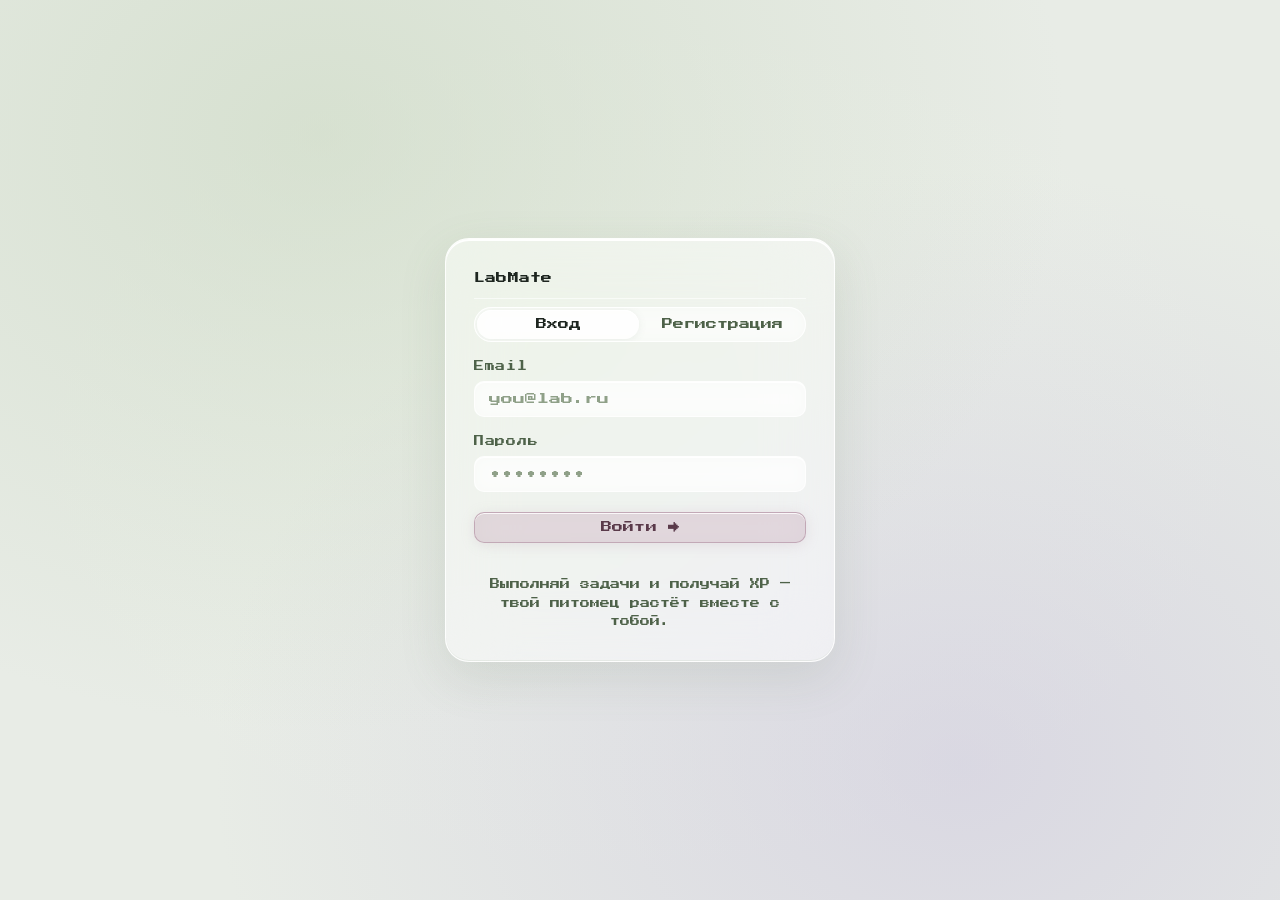
==== commit d4be9a4e: "Rename app to LabMate and add accessory preview" ====
--- a/frontend/index.html
+++ b/frontend/index.html
@@ -3,7 +3,7 @@
 <head>
 <meta charset="UTF-8">
 <meta name="viewport" content="width=device-width, initial-scale=1.0">
-<title>petpro — lab tracker</title>
+<title>LabMate — lab tracker</title>
 <link rel="preconnect" href="https://fonts.googleapis.com">
 <link rel="preconnect" href="https://fonts.gstatic.com" crossorigin>
 <link href="https://fonts.googleapis.com/css2?family=Press+Start+2P&display=swap" rel="stylesheet">
@@ -15,7 +15,7 @@
 <div id="auth" class="on">
   <div class="authcard sk">
     <div class="brand" style="margin-bottom:6px;">
-      <b>lab tracker</b>
+      <b>LabMate</b>
     </div>
     <div class="line"></div>
     <div id="authPane">
@@ -76,7 +76,7 @@
 <div id="onboard">
   <div class="authcard sk">
     <div class="brand" style="margin-bottom:6px;">
-      <b>lab tracker</b>
+      <b>LabMate</b>
     </div>
     <div class="line"></div>
     <div class="tabs" id="onboardTabs">
@@ -116,7 +116,7 @@
 <div id="petcreate">
   <div class="authcard sk pet-choice-card">
     <div class="brand" style="margin-bottom:6px;">
-      <b>lab tracker</b>
+      <b>LabMate</b>
     </div>
     <div class="line"></div>
 
@@ -142,13 +142,13 @@
 <div id="app" style="display:none;">
   <!-- mobile top bar (hidden on desktop) -->
   <div class="mobile-topbar" id="mobileTopbar" style="grid-column:1/-1;">
-    <div class="brand"><b>lab tracker</b></div>
+    <div class="brand"><b>LabMate</b></div>
     <button id="menuToggle" aria-label="Меню">MENU</button>
   </div>
   <div class="side-overlay" id="sideOverlay"></div>
   <aside class="side" id="sidebar">
     <div class="brand">
-      <b>lab tracker</b>
+      <b>LabMate</b>
       <button id="appHelpBtn" class="help-open" title="Справка" aria-label="Справка">!</button>
       <button id="sideCollapse" class="side-collapse" title="Свернуть меню" aria-label="Свернуть меню">&lt;</button>
     </div>
@@ -258,7 +258,7 @@
           <button class="btn primary" id="inviteBtn">Добавить</button>
         </div>
         <div class="field-err" id="inviteErr"></div>
-        <p class="note">Человек должен быть уже зарегистрирован в lab tracker.</p>
+        <p class="note">Человек должен быть уже зарегистрирован в LabMate.</p>
       </div>
 
       <div class="card sk">
--- a/frontend/wireframes.css
+++ b/frontend/wireframes.css
@@ -1,5 +1,5 @@
 ﻿/* =============================================================
-   PetPro — Dreamcore / Liquid Glass UI
+   LabMate — Dreamcore / Liquid Glass UI
    Palette: misty sage, pale lavender fog, soft warm ivory
    Font: Press Start 2P (единый строгий пиксельный шрифт для кириллицы и латиницы)
    ============================================================= */
@@ -1255,7 +1255,8 @@
 
 .team-playground {
   position: relative;
-  height: 260px;
+  min-height: 420px;
+  height: clamp(420px, 58vh, 620px);
   overflow: hidden;
   border: 1px solid var(--border-out);
   border-radius: var(--r2);
@@ -1269,14 +1270,14 @@
   position: absolute;
   left: 7%;
   right: 7%;
-  bottom: 22px;
+  bottom: 34px;
   border-top: 1px dashed rgba(110,125,105,0.25);
 }
 .team-pet {
   position: absolute;
   left: var(--team-x);
   top: var(--team-y);
-  width: 74px;
+  width: 86px;
   transform: translate(-50%, -50%);
   animation: teamwander 4.5s steps(3) infinite;
   animation-delay: var(--team-delay);
@@ -1287,15 +1288,15 @@
   left: auto;
   top: auto;
   transform: none;
-  width: 64px;
-  height: 58px;
+  width: 74px;
+  height: 66px;
   margin: 0 auto;
 }
 .team-pet .pet-emote {
-  top: -14px;
-  left: 54px;
-  width: 28px;
-  height: 28px;
+  top: -20px;
+  left: 60px;
+  width: 34px;
+  height: 34px;
 }
 .team-action,
 .team-name {
@@ -1757,10 +1758,10 @@
 .pet-room-table {
   position: absolute;
   left: var(--room-table-x, 50%);
-  top: var(--room-table-y, 72%);
+  top: var(--room-table-y, 78%);
   width: clamp(190px, 38%, 330px);
   height: clamp(62px, 10vw, 92px);
-  transform: translate(-50%, -50%);
+  transform: translate(-50%, -100%);
   filter: drop-shadow(0 12px 10px rgba(52,62,42,0.16));
   z-index: 2;
   cursor: grab;
@@ -1848,14 +1849,14 @@
 .pet-room-screen .pet-decor.decor-shelf-left.decor-on-table {
   left: calc(var(--room-table-x, 50%) - 12%);
   right: auto;
-  top: calc(var(--room-table-y, 72%) - 11%);
+  top: calc(var(--room-table-y, 78%) - 12%);
   bottom: auto;
   transform: translate(-50%, -100%);
 }
 .pet-room-screen .pet-decor.decor-shelf-right.decor-on-table {
   left: calc(var(--room-table-x, 50%) + 12%);
   right: auto;
-  top: calc(var(--room-table-y, 72%) - 11%);
+  top: calc(var(--room-table-y, 78%) - 12%);
   bottom: auto;
   transform: translate(-50%, -100%);
 }
@@ -1956,12 +1957,20 @@
   image-rendering: pixelated;
 }
 .pipoya-emote-img {
+  --pipoya-url: none;
+  display: block;
   width: 100%;
   height: 100%;
-  object-fit: contain;
+  background-image: var(--pipoya-url);
+  background-repeat: no-repeat;
+  background-size: 300% 100%;
+  background-position: 0 0;
   image-rendering: pixelated;
   pointer-events: none;
   user-select: none;
+}
+.pipoya-emote-img.is-animated {
+  animation: pipoyaEmoteFrames .58s steps(3) infinite;
 }
 .pipoya-burst .pipoya-emote-img {
   width: 100%;
@@ -2190,6 +2199,10 @@
   0% { opacity: 0; transform: translateX(-50%) translateY(10px) scale(.7); }
   18% { opacity: 1; transform: translateX(-50%) translateY(0) scale(1.08); }
   100% { opacity: 0; transform: translateX(-50%) translateY(-22px) scale(1); }
+}
+@keyframes pipoyaEmoteFrames {
+  from { background-position: 0 0; }
+  to { background-position: 100% 0; }
 }
 
 .pixelpet {
